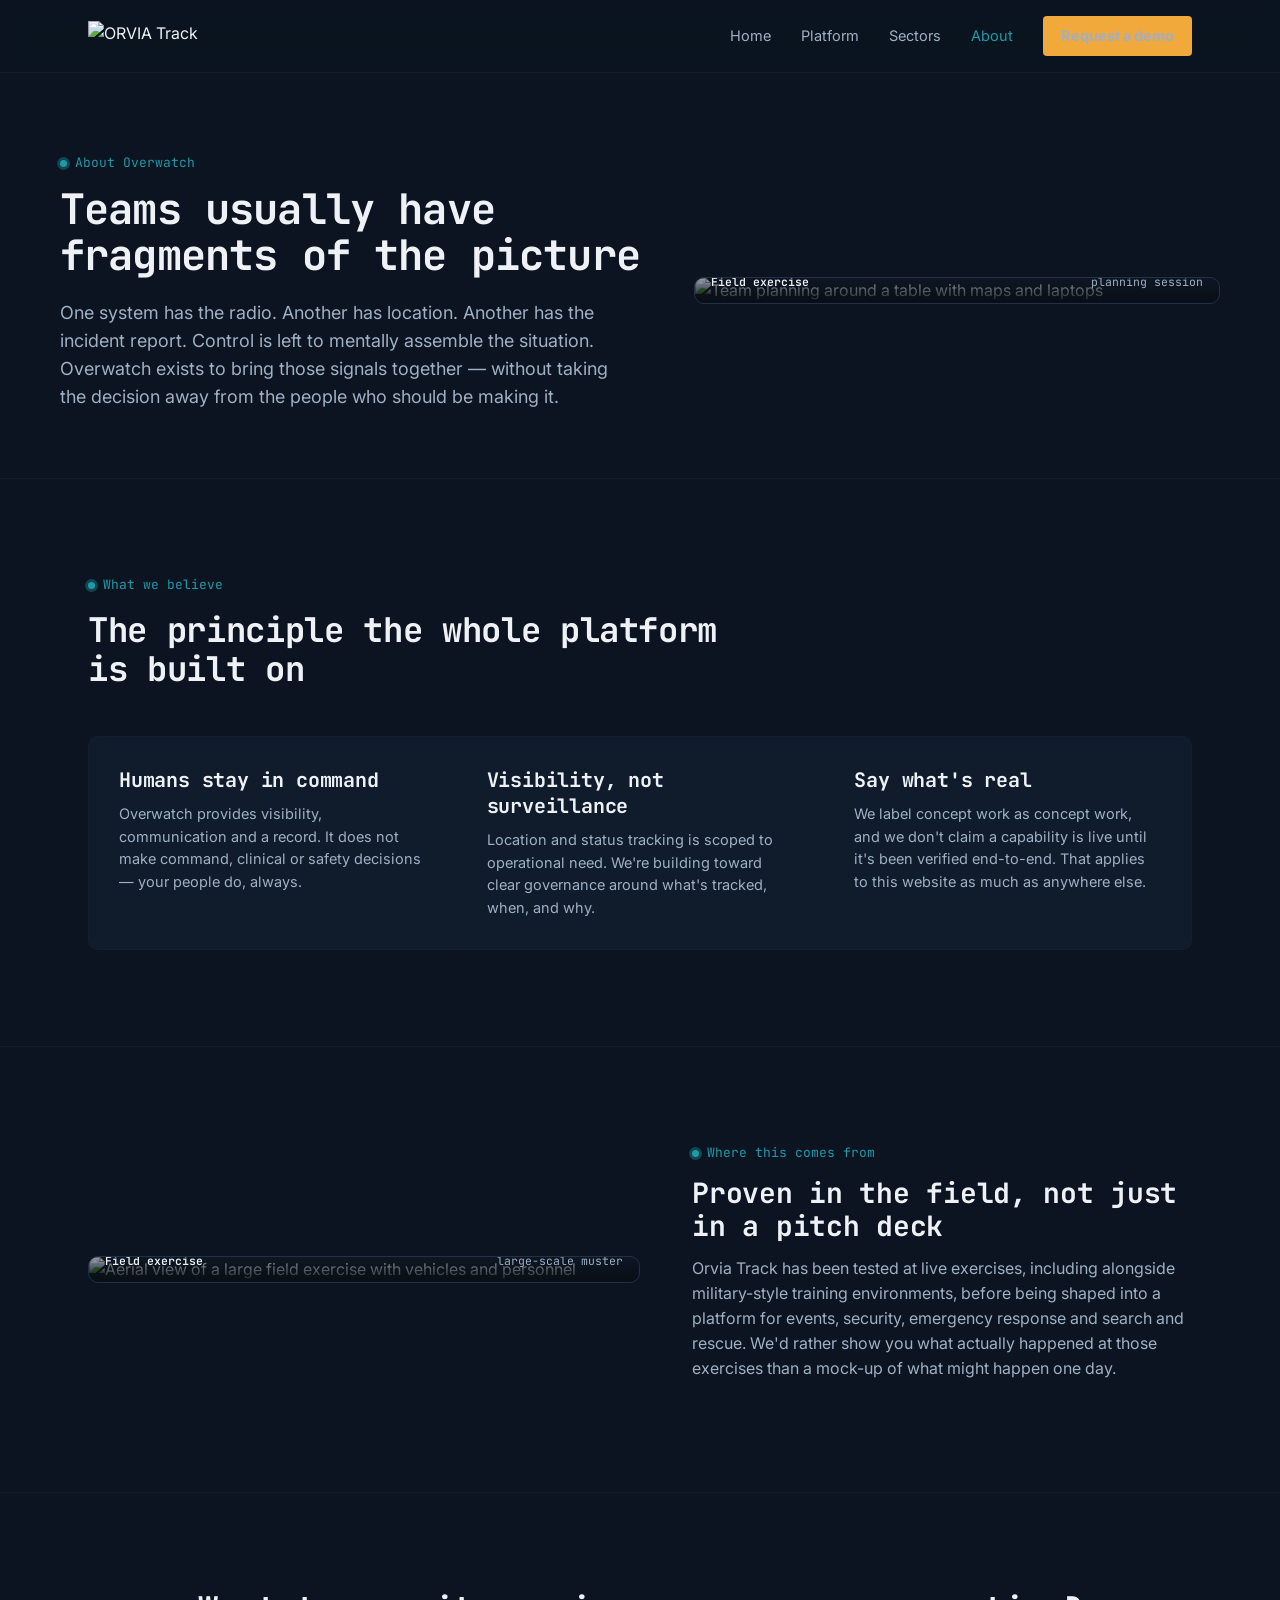
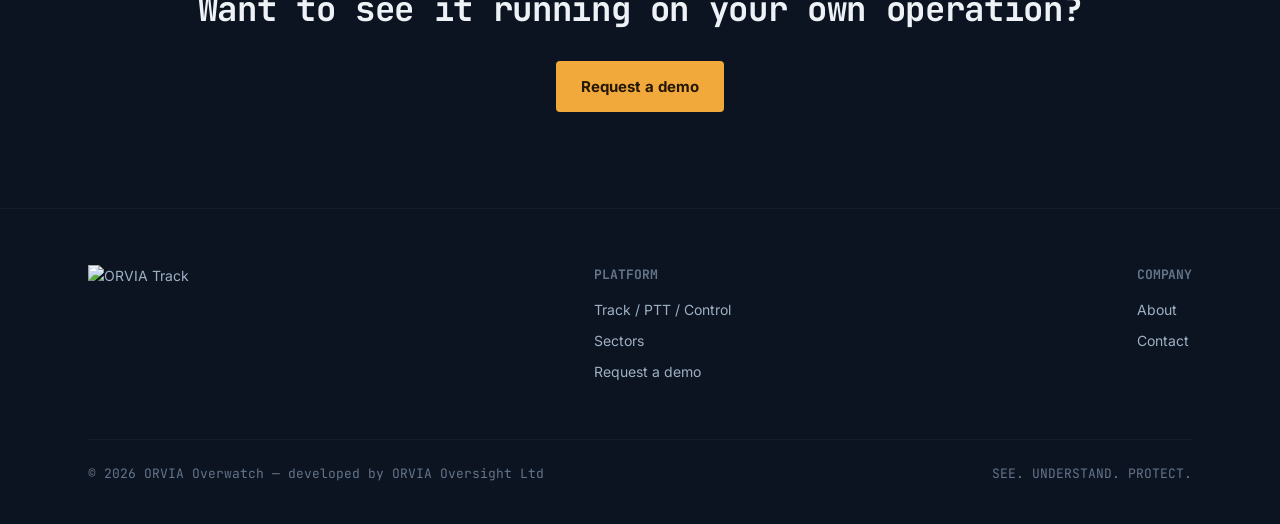
==== about.html @ ce6b6a5e "Add files via upload" ====
<!DOCTYPE html>
<html lang="en">
<head>
<meta charset="UTF-8">
<meta name="viewport" content="width=device-width, initial-scale=1.0">
<title>About — ORVIA Overwatch</title>
<meta name="description" content="Why ORVIA Overwatch exists, and the principles it's built on.">
<link rel="stylesheet" href="styles.css">
</head>
<body>

<nav class="nav">
  <div class="wrap">
    <a href="index.html" class="brand"><img src="media/logo_lockup.png" alt="ORVIA Track"></a>
    <div class="navlinks">
      <a href="index.html" data-page="index.html">Home</a>
      <a href="platform.html" data-page="platform.html">Platform</a>
      <a href="sectors.html" data-page="sectors.html">Sectors</a>
      <a href="about.html" data-page="about.html" class="active">About</a>
      <a href="contact.html" data-page="contact.html" class="navcta">Request a demo</a>
    </div>
  </div>
</nav>

<header class="hero wrap" style="padding-bottom:50px;">
  <div class="hero-grid" style="align-items:center;">
    <div>
      <div class="eyebrow">About Overwatch</div>
      <h1 style="font-size:42px;">Teams usually have fragments of the picture</h1>
      <p class="lede">One system has the radio. Another has location. Another has the incident report. Control is left to mentally assemble the situation. Overwatch exists to bring those signals together — without taking the decision away from the people who should be making it.</p>
    </div>
    <div class="shot">
      <img src="media/planning-table.jpg" alt="Team planning around a table with maps and laptops">
      <div class="shot-cap"><b>Field exercise</b><span>planning session</span></div>
    </div>
  </div>
</header>

<section class="section">
  <div class="wrap">
    <div class="section-head">
      <div class="eyebrow">What we believe</div>
      <h2>The principle the whole platform is built on</h2>
    </div>
    <div class="grid grid-3">
      <div class="cell">
        <h3>Humans stay in command</h3>
        <p>Overwatch provides visibility, communication and a record. It does not make command, clinical or safety decisions — your people do, always.</p>
      </div>
      <div class="cell">
        <h3>Visibility, not surveillance</h3>
        <p>Location and status tracking is scoped to operational need. We're building toward clear governance around what's tracked, when, and why.</p>
      </div>
      <div class="cell">
        <h3>Say what's real</h3>
        <p>We label concept work as concept work, and we don't claim a capability is live until it's been verified end-to-end. That applies to this website as much as anywhere else.</p>
      </div>
    </div>
  </div>
</section>

<section class="section">
  <div class="wrap">
    <div class="hero-grid" style="align-items:center;">
      <div class="shot">
        <img src="media/aerial-event-muster.jpg" alt="Aerial view of a large field exercise with vehicles and personnel">
        <div class="shot-cap"><b>Field exercise</b><span>large-scale muster</span></div>
      </div>
      <div>
        <div class="eyebrow">Where this comes from</div>
        <h2 style="font-size:28px;">Proven in the field, not just in a pitch deck</h2>
        <p>Orvia Track has been tested at live exercises, including alongside military-style training environments, before being shaped into a platform for events, security, emergency response and search and rescue. We'd rather show you what actually happened at those exercises than a mock-up of what might happen one day.</p>
      </div>
    </div>
  </div>
</section>

<section class="section" style="text-align:center;">
  <div class="wrap">
    <h2>Want to see it running on your own operation?</h2>
    <div class="btn-row" style="justify-content:center;">
      <a href="contact.html" class="btn btn-primary">Request a demo</a>
    </div>
  </div>
</section>

<footer>
  <div class="wrap">
    <div class="footgrid">
      <div class="footcol"><a href="index.html" class="brand"><img src="media/logo_lockup.png" alt="ORVIA Track"></a></div>
      <div class="footcol">
        <h4>PLATFORM</h4>
        <a href="platform.html">Track / PTT / Control</a>
        <a href="sectors.html">Sectors</a>
        <a href="contact.html">Request a demo</a>
      </div>
      <div class="footcol">
        <h4>COMPANY</h4>
        <a href="about.html">About</a>
        <a href="contact.html">Contact</a>
      </div>
    </div>
    <div class="footbottom">
      <span>© 2026 ORVIA Overwatch — developed by ORVIA Oversight Ltd</span>
      <span>SEE. UNDERSTAND. PROTECT.</span>
    </div>
  </div>
</footer>

<script src="script.js"></script>
</body>
</html>
---- styles.css ----
/* ============================================================
   ORVIA OVERWATCH — design tokens
   Palette drawn from the approved logo mark (navy / teal / amber /
   purple / red-orange orbit rings). Navy command-room base, teal
   as primary accent, amber reserved for calls to action.
   ============================================================ */

@import url('https://fonts.googleapis.com/css2?family=JetBrains+Mono:wght@400;500;600;700;800&family=Inter:wght@400;500;600;700&display=swap');

:root{
  --bg:            #0b1420;
  --bg-raised:     #101c2c;
  --surface:       #16233a;
  --surface-hi:    #1c2c47;
  --line:          #223148;
  --line-soft:     #17223590;

  --text:          #eef2f7;
  --text-mid:      #9fb0c4;
  --text-dim:      #64748a;

  --navy:          #14335c;
  --teal:          #1f9aa8;
  --teal-dim:      #0f4650;
  --amber:         #f2a93b;
  --amber-dim:     #6b4a15;
  --purple:        #7a4fa3;
  --redorange:     #e0602f;
  --green:         #34c98f;

  --font-display:  'JetBrains Mono', ui-monospace, monospace;
  --font-body:     'Inter', -apple-system, BlinkMacSystemFont, sans-serif;

  --radius-sm: 4px;
  --radius-md: 10px;
  --maxw: 1160px;
}

*{ box-sizing:border-box; }
html{ scroll-behavior:smooth; }
body{
  margin:0;
  background:var(--bg);
  color:var(--text);
  font-family:var(--font-body);
  font-size:16px;
  line-height:1.55;
  -webkit-font-smoothing:antialiased;
}
img{ max-width:100%; display:block; }
a{ color:inherit; text-decoration:none; }
::selection{ background:var(--teal); color:#04161a; }

@media (prefers-reduced-motion: reduce){
  *{ animation-duration:0.001ms !important; animation-iteration-count:1 !important; transition-duration:0.001ms !important; }
}

.wrap{ max-width:var(--maxw); margin:0 auto; padding:0 28px; }
.section{ padding:96px 0; border-top:1px solid var(--line-soft); }
.section-head{ max-width:640px; margin-bottom:48px; }
.eyebrow{
  font-family:var(--font-display); font-size:13px; color:var(--teal);
  margin:0 0 14px; display:flex; align-items:center; gap:8px;
}
.eyebrow::before{ content:''; width:7px; height:7px; border-radius:50%; background:var(--teal); box-shadow:0 0 0 3px var(--teal-dim); }
h1,h2,h3,h4{ font-family:var(--font-display); font-weight:700; letter-spacing:-0.01em; margin:0 0 0.5em; color:var(--text); }
h1{ font-size:52px; line-height:1.08; letter-spacing:-0.02em; }
h2{ font-size:34px; line-height:1.16; }
h3{ font-size:20px; line-height:1.3; }
p{ margin:0 0 1em; color:var(--text-mid); }
.lede{ font-size:18px; color:var(--text-mid); max-width:560px; }

/* ---------- nav ---------- */
.nav{ position:sticky; top:0; z-index:50; background:rgba(11,20,32,0.9); backdrop-filter:blur(10px); border-bottom:1px solid var(--line-soft); }
.nav .wrap{ display:flex; align-items:center; justify-content:space-between; height:72px; }
.brand{ display:flex; align-items:center; gap:10px; }
.brand img{ height:30px; width:auto; }
.navlinks{ display:flex; align-items:center; gap:30px; }
.navlinks a{ font-size:14.5px; color:var(--text-mid); transition:color .15s; }
.navlinks a:hover, .navlinks a.active{ color:var(--text); }
.navlinks a.active{ color:var(--teal); }
.navcta{ padding:9px 18px; background:var(--amber); color:#241705; font-weight:700; font-size:14px; border-radius:var(--radius-sm); transition:filter .15s, transform .15s; }
.navcta:hover{ filter:brightness(1.08); transform:translateY(-1px); }

/* ---------- buttons ---------- */
.btn{ display:inline-flex; align-items:center; gap:9px; padding:13px 24px; border-radius:var(--radius-sm); font-weight:700; font-size:15px; cursor:pointer; border:1px solid transparent; transition:filter .15s, transform .15s, background .15s; }
.btn-primary{ background:var(--amber); color:#241705; }
.btn-primary:hover{ filter:brightness(1.08); transform:translateY(-1px); }
.btn-ghost{ background:transparent; color:var(--text); border-color:var(--line); }
.btn-ghost:hover{ border-color:var(--text-mid); }
.btn-row{ display:flex; gap:14px; flex-wrap:wrap; margin-top:32px; }

/* ---------- image frames + captions ---------- */
.shot{ position:relative; border-radius:var(--radius-md); overflow:hidden; border:1px solid var(--line); background:var(--bg-raised); }
.shot img{ width:100%; display:block; }
.shot-cap{
  position:absolute; left:0; right:0; bottom:0; padding:12px 16px;
  background:linear-gradient(to top, rgba(8,13,20,0.92), rgba(8,13,20,0));
  font-family:var(--font-display); font-size:11.5px; color:var(--text-mid);
  display:flex; justify-content:space-between; gap:10px;
}
.shot-cap b{ color:var(--text); font-weight:600; }

/* ---------- grids / cards ---------- */
.grid{ display:grid; gap:1px; background:var(--line-soft); border:1px solid var(--line-soft); border-radius:var(--radius-md); overflow:hidden; }
.grid-3{ grid-template-columns:repeat(3,1fr); }
.grid-2{ grid-template-columns:repeat(2,1fr); }
.cell{ background:var(--bg-raised); padding:30px; }
.cell h3{ margin-bottom:10px; }
.cell p{ margin-bottom:0; font-size:14.5px; }
.tag{ font-family:var(--font-display); font-size:12px; color:var(--text-dim); margin-bottom:14px; }

.pillbar{ display:flex; flex-wrap:wrap; gap:10px; }
.pill{
  font-family:var(--font-display); font-size:12.5px; color:var(--text-mid);
  border:1px solid var(--line); padding:7px 13px; border-radius:20px;
  display:flex; align-items:center; gap:7px;
}
.pill::before{ content:''; width:6px; height:6px; border-radius:50%; background:var(--teal); }

.notice{
  border:1px solid var(--line); border-left:3px solid var(--amber);
  background:var(--bg-raised); padding:16px 18px; border-radius:6px;
  font-size:13.5px; color:var(--text-mid); margin-top:20px;
}
.notice b{ color:var(--amber); font-family:var(--font-display); font-size:11.5px; letter-spacing:.02em; }

/* ---------- platform pillars (Track/PTT/Control) ---------- */
.pillars{ display:grid; grid-template-columns:repeat(3,1fr); gap:20px; }
.pillar{ background:var(--bg-raised); border:1px solid var(--line); border-radius:var(--radius-md); overflow:hidden; }
.pillar-shot{ height:200px; overflow:hidden; }
.pillar-shot img{ width:100%; height:100%; object-fit:cover; }
.pillar-body{ padding:26px; }
.pillar-num{ font-family:var(--font-display); font-size:12px; color:var(--teal); margin-bottom:10px; }

/* ---------- footer ---------- */
footer{ border-top:1px solid var(--line-soft); padding:56px 0 40px; }
.footgrid{ display:flex; justify-content:space-between; flex-wrap:wrap; gap:40px; }
.footcol h4{ font-size:13px; color:var(--text-dim); margin-bottom:14px; font-family:var(--font-display); }
.footcol a{ display:block; font-size:14px; color:var(--text-mid); margin-bottom:9px; }
.footcol a:hover{ color:var(--text); }
.footbottom{ margin-top:48px; padding-top:24px; border-top:1px solid var(--line-soft); display:flex; justify-content:space-between; flex-wrap:wrap; gap:10px; color:var(--text-dim); font-size:13px; font-family:var(--font-display); }

/* ---------- hero ---------- */
.hero{ padding:80px 0 90px; }
.hero-grid{ display:grid; grid-template-columns:1.05fr 0.95fr; gap:52px; align-items:center; }
.hero-stats{ display:flex; gap:34px; margin-top:40px; flex-wrap:wrap; }
.hero-stat b{ display:block; font-family:var(--font-display); font-size:24px; color:var(--text); }
.hero-stat span{ font-size:12.5px; color:var(--text-dim); }

/* ---------- sectors ---------- */
.sector-grid{ display:grid; grid-template-columns:repeat(3,1fr); gap:20px; }
.sector-card{ background:var(--bg-raised); border:1px solid var(--line); border-radius:var(--radius-md); overflow:hidden; }
.sector-shot{ height:170px; overflow:hidden; }
.sector-shot img{ width:100%; height:100%; object-fit:cover; }
.sector-body{ padding:22px; }

/* ---------- form ---------- */
.form-grid{ display:grid; grid-template-columns:1fr 1fr; gap:18px; }
.field{ display:flex; flex-direction:column; gap:7px; margin-bottom:18px; }
.field.full{ grid-column:1 / -1; }
.field label{ font-family:var(--font-display); font-size:12px; color:var(--text-dim); }
.field input, .field select, .field textarea{ background:var(--surface); border:1px solid var(--line); border-radius:var(--radius-sm); padding:12px 14px; color:var(--text); font-family:var(--font-body); font-size:14.5px; }
.field input:focus, .field select:focus, .field textarea:focus{ outline:none; border-color:var(--teal); }
.field textarea{ resize:vertical; min-height:100px; }
.form-success{ display:none; background:var(--bg-raised); border:1px solid var(--teal-dim); border-radius:var(--radius-md); padding:32px; text-align:left; }
.form-success .tag{ color:var(--teal); }

@media (max-width: 900px){
  .hero-grid{ grid-template-columns:1fr; }
  .pillars{ grid-template-columns:1fr; }
  .sector-grid{ grid-template-columns:1fr; }
  .grid-3{ grid-template-columns:1fr; }
  .grid-2{ grid-template-columns:1fr; }
  .form-grid{ grid-template-columns:1fr; }
  h1{ font-size:36px; }
  h2{ font-size:27px; }
  .navlinks{ display:none; }
  .footgrid{ flex-direction:column; gap:28px; }
}
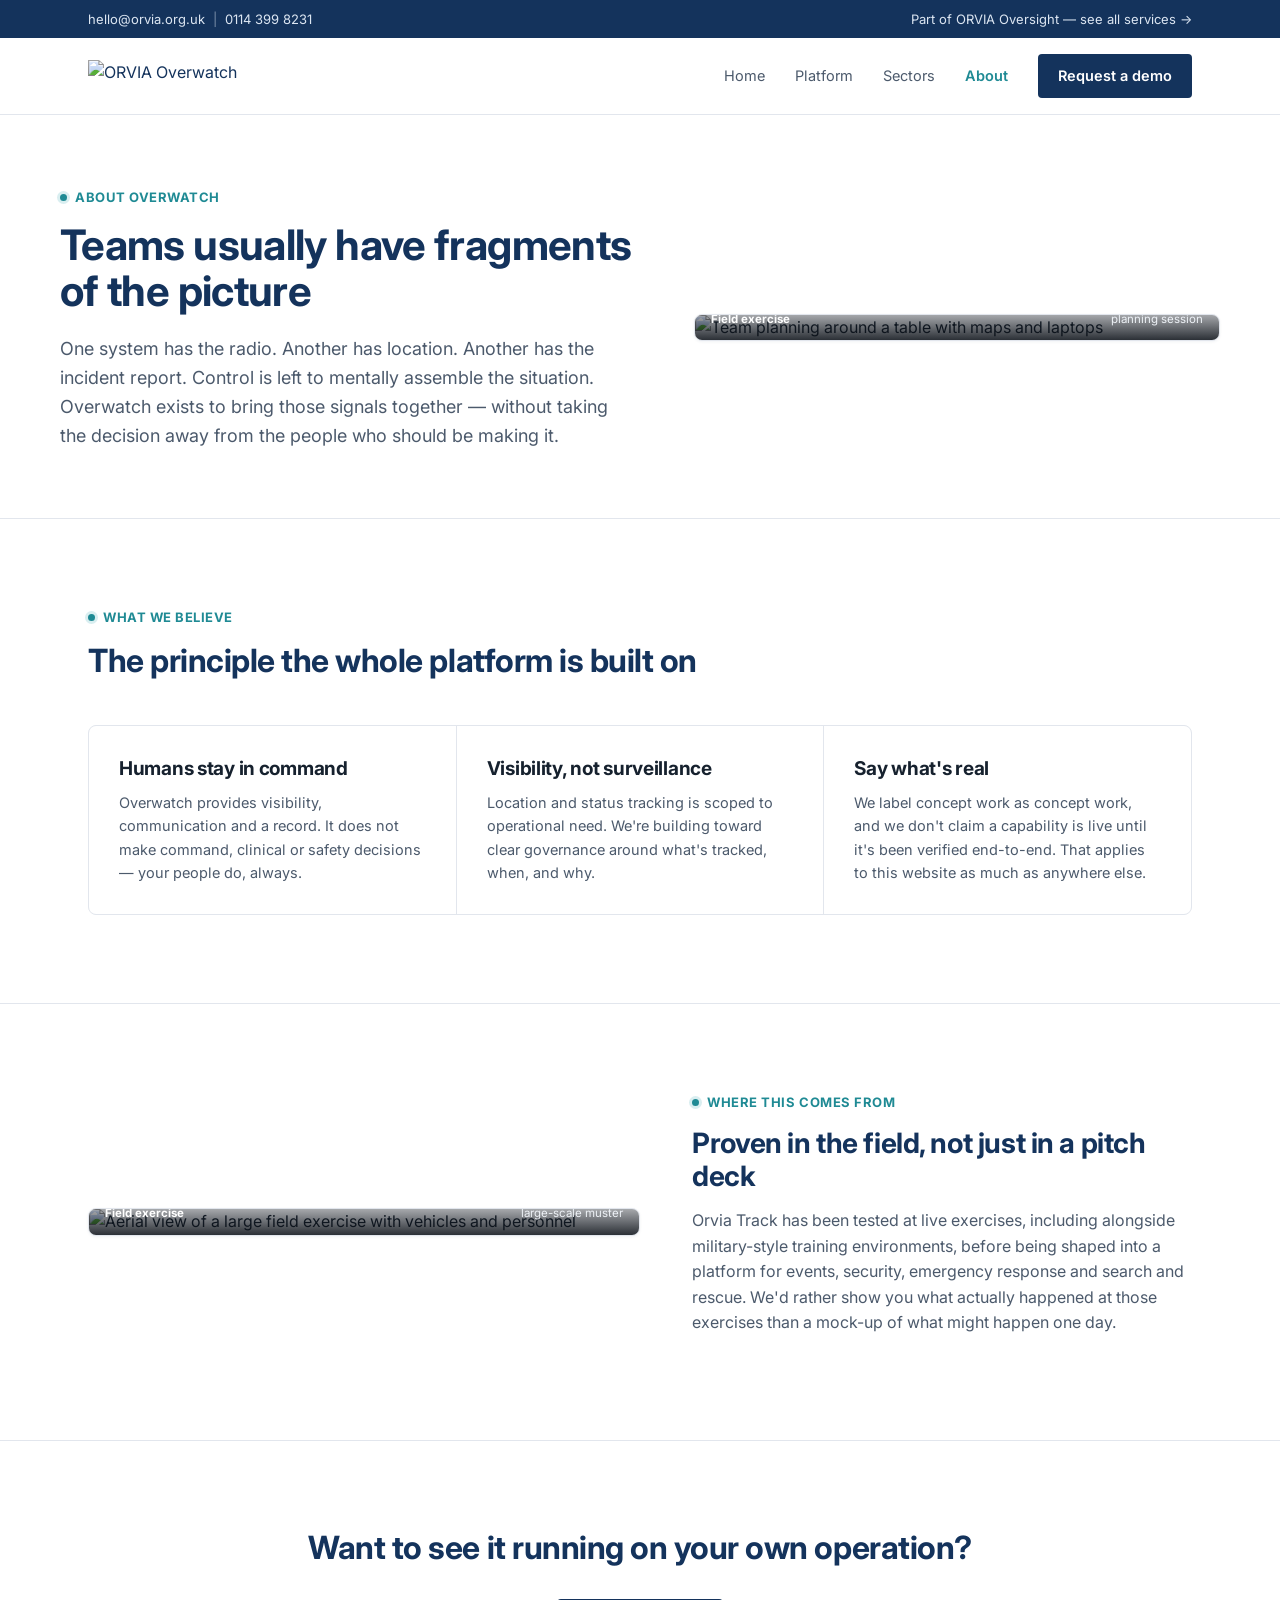
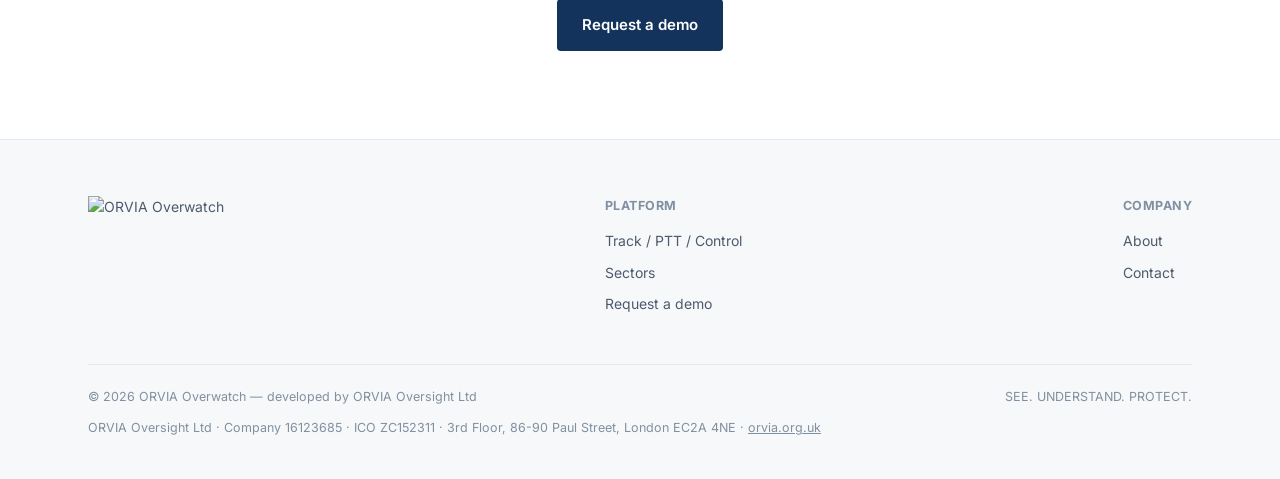
==== commit acae0658: "Add files via upload" ====
--- a/about.html
+++ b/about.html
@@ -9,9 +9,16 @@
 </head>
 <body>
 
+<div class="utilitybar">
+  <div class="wrap">
+    <span><a href="mailto:hello@orvia.org.uk">hello@orvia.org.uk</a><span class="sep">|</span><a href="tel:01143998231">0114 399 8231</a></span>
+    <span><a href="https://www.orvia.org.uk">Part of ORVIA Oversight — see all services →</a></span>
+  </div>
+</div>
+
 <nav class="nav">
   <div class="wrap">
-    <a href="index.html" class="brand"><img src="media/logo_lockup.png" alt="ORVIA Track"></a>
+    <a href="index.html" class="brand"><img src="media/logo_lockup.png" alt="ORVIA Overwatch"></a>
     <div class="navlinks">
       <a href="index.html" data-page="index.html">Home</a>
       <a href="platform.html" data-page="platform.html">Platform</a>
@@ -87,7 +94,7 @@
 <footer>
   <div class="wrap">
     <div class="footgrid">
-      <div class="footcol"><a href="index.html" class="brand"><img src="media/logo_lockup.png" alt="ORVIA Track"></a></div>
+      <div class="footcol"><a href="index.html" class="brand"><img src="media/logo_lockup.png" alt="ORVIA Overwatch"></a></div>
       <div class="footcol">
         <h4>PLATFORM</h4>
         <a href="platform.html">Track / PTT / Control</a>
@@ -104,6 +111,9 @@
       <span>© 2026 ORVIA Overwatch — developed by ORVIA Oversight Ltd</span>
       <span>SEE. UNDERSTAND. PROTECT.</span>
     </div>
+    <div class="footlegal">
+      ORVIA Oversight Ltd &middot; Company 16123685 &middot; ICO ZC152311 &middot; 3rd Floor, 86-90 Paul Street, London EC2A 4NE &middot; <a href="https://www.orvia.org.uk">orvia.org.uk</a>
+    </div>
   </div>
 </footer>
 
--- a/styles.css
+++ b/styles.css
@@ -1,38 +1,40 @@
 /* ============================================================
    ORVIA OVERWATCH — design tokens
-   Palette drawn from the approved logo mark (navy / teal / amber /
-   purple / red-orange orbit rings). Navy command-room base, teal
-   as primary accent, amber reserved for calls to action.
+   Light, editorial, evidence-led — matching the visual language
+   of orvia.org.uk (white ground, navy/charcoal text, restrained
+   teal accent from the approved logo, real photography, plain
+   trustworthy typography). No dark command-room styling.
    ============================================================ */
 
-@import url('https://fonts.googleapis.com/css2?family=JetBrains+Mono:wght@400;500;600;700;800&family=Inter:wght@400;500;600;700&display=swap');
+@import url('https://fonts.googleapis.com/css2?family=Inter:wght@400;500;600;700;800&display=swap');
 
 :root{
-  --bg:            #0b1420;
-  --bg-raised:     #101c2c;
-  --surface:       #16233a;
-  --surface-hi:    #1c2c47;
-  --line:          #223148;
-  --line-soft:     #17223590;
+  --bg:            #ffffff;
+  --bg-raised:     #f7f8fa;
+  --surface:       #f0f2f6;
+  --surface-hi:    #e7ebf1;
+  --line:          #e2e6ed;
+  --line-soft:     #edf0f4;
 
-  --text:          #eef2f7;
-  --text-mid:      #9fb0c4;
-  --text-dim:      #64748a;
+  --text:          #16212e;
+  --text-mid:      #4c5a6c;
+  --text-dim:      #8090a1;
 
   --navy:          #14335c;
-  --teal:          #1f9aa8;
-  --teal-dim:      #0f4650;
-  --amber:         #f2a93b;
-  --amber-dim:     #6b4a15;
-  --purple:        #7a4fa3;
-  --redorange:     #e0602f;
-  --green:         #34c98f;
+  --navy-dim:      #dbe4f0;
+  --teal:          #1f8a94;
+  --teal-dim:      #d9eef0;
+  --amber:         #c8811f;
+  --amber-dim:     #f5e6ce;
+  --purple:        #6a3f92;
+  --redorange:     #c14a24;
+  --green:         #1f8f5f;
 
-  --font-display:  'JetBrains Mono', ui-monospace, monospace;
+  --font-display:  'Inter', -apple-system, BlinkMacSystemFont, sans-serif;
   --font-body:     'Inter', -apple-system, BlinkMacSystemFont, sans-serif;
 
   --radius-sm: 4px;
-  --radius-md: 10px;
+  --radius-md: 8px;
   --maxw: 1160px;
 }
 
@@ -44,113 +46,123 @@
   color:var(--text);
   font-family:var(--font-body);
   font-size:16px;
-  line-height:1.55;
+  line-height:1.6;
   -webkit-font-smoothing:antialiased;
 }
 img{ max-width:100%; display:block; }
-a{ color:inherit; text-decoration:none; }
-::selection{ background:var(--teal); color:#04161a; }
+a{ color:var(--navy); text-decoration:none; }
+a:hover{ text-decoration:underline; }
+::selection{ background:var(--teal); color:#ffffff; }
 
 @media (prefers-reduced-motion: reduce){
   *{ animation-duration:0.001ms !important; animation-iteration-count:1 !important; transition-duration:0.001ms !important; }
 }
 
 .wrap{ max-width:var(--maxw); margin:0 auto; padding:0 28px; }
-.section{ padding:96px 0; border-top:1px solid var(--line-soft); }
-.section-head{ max-width:640px; margin-bottom:48px; }
+.section{ padding:88px 0; border-top:1px solid var(--line); }
+.section-head{ max-width:640px; margin-bottom:44px; }
 .eyebrow{
-  font-family:var(--font-display); font-size:13px; color:var(--teal);
-  margin:0 0 14px; display:flex; align-items:center; gap:8px;
+  font-family:var(--font-display); font-size:13px; font-weight:700; color:var(--teal);
+  margin:0 0 14px; display:flex; align-items:center; gap:8px; text-transform:uppercase; letter-spacing:.04em;
 }
 .eyebrow::before{ content:''; width:7px; height:7px; border-radius:50%; background:var(--teal); box-shadow:0 0 0 3px var(--teal-dim); }
-h1,h2,h3,h4{ font-family:var(--font-display); font-weight:700; letter-spacing:-0.01em; margin:0 0 0.5em; color:var(--text); }
-h1{ font-size:52px; line-height:1.08; letter-spacing:-0.02em; }
-h2{ font-size:34px; line-height:1.16; }
-h3{ font-size:20px; line-height:1.3; }
+h1,h2,h3,h4{ font-family:var(--font-display); font-weight:700; letter-spacing:-0.015em; margin:0 0 0.5em; color:var(--navy); }
+h1{ font-size:48px; line-height:1.1; }
+h2{ font-size:32px; line-height:1.2; }
+h3{ font-size:19px; line-height:1.35; color:var(--text); }
 p{ margin:0 0 1em; color:var(--text-mid); }
 .lede{ font-size:18px; color:var(--text-mid); max-width:560px; }
 
+/* ---------- utility bar (matches orvia.org.uk top strip) ---------- */
+.utilitybar{ background:var(--navy); color:#dce6f2; font-size:13px; }
+.utilitybar .wrap{ display:flex; justify-content:space-between; align-items:center; height:38px; }
+.utilitybar a{ color:#dce6f2; }
+.utilitybar a:hover{ color:#fff; }
+.utilitybar .sep{ opacity:.5; margin:0 8px; }
+
 /* ---------- nav ---------- */
-.nav{ position:sticky; top:0; z-index:50; background:rgba(11,20,32,0.9); backdrop-filter:blur(10px); border-bottom:1px solid var(--line-soft); }
-.nav .wrap{ display:flex; align-items:center; justify-content:space-between; height:72px; }
+.nav{ position:sticky; top:0; z-index:50; background:rgba(255,255,255,0.94); backdrop-filter:blur(8px); border-bottom:1px solid var(--line); }
+.nav .wrap{ display:flex; align-items:center; justify-content:space-between; height:76px; }
 .brand{ display:flex; align-items:center; gap:10px; }
-.brand img{ height:30px; width:auto; }
+.brand img{ height:32px; width:auto; }
 .navlinks{ display:flex; align-items:center; gap:30px; }
 .navlinks a{ font-size:14.5px; color:var(--text-mid); transition:color .15s; }
-.navlinks a:hover, .navlinks a.active{ color:var(--text); }
-.navlinks a.active{ color:var(--teal); }
-.navcta{ padding:9px 18px; background:var(--amber); color:#241705; font-weight:700; font-size:14px; border-radius:var(--radius-sm); transition:filter .15s, transform .15s; }
-.navcta:hover{ filter:brightness(1.08); transform:translateY(-1px); }
+.navlinks a:hover{ color:var(--navy); text-decoration:none; }
+.navlinks a.active{ color:var(--teal); font-weight:600; }
+.navcta{ padding:10px 20px; background:var(--navy); color:#fff !important; font-weight:600; font-size:14px; border-radius:var(--radius-sm); transition:filter .15s, transform .15s; }
+.navcta:hover{ filter:brightness(1.15); transform:translateY(-1px); text-decoration:none; }
 
 /* ---------- buttons ---------- */
-.btn{ display:inline-flex; align-items:center; gap:9px; padding:13px 24px; border-radius:var(--radius-sm); font-weight:700; font-size:15px; cursor:pointer; border:1px solid transparent; transition:filter .15s, transform .15s, background .15s; }
-.btn-primary{ background:var(--amber); color:#241705; }
-.btn-primary:hover{ filter:brightness(1.08); transform:translateY(-1px); }
-.btn-ghost{ background:transparent; color:var(--text); border-color:var(--line); }
-.btn-ghost:hover{ border-color:var(--text-mid); }
+.btn{ display:inline-flex; align-items:center; gap:9px; padding:13px 24px; border-radius:var(--radius-sm); font-weight:600; font-size:15px; cursor:pointer; border:1px solid transparent; transition:filter .15s, transform .15s, background .15s, border-color .15s; }
+.btn-primary{ background:var(--navy); color:#fff; }
+.btn-primary:hover{ filter:brightness(1.2); transform:translateY(-1px); text-decoration:none; }
+.btn-ghost{ background:transparent; color:var(--navy); border-color:var(--line); }
+.btn-ghost:hover{ border-color:var(--navy); text-decoration:none; }
 .btn-row{ display:flex; gap:14px; flex-wrap:wrap; margin-top:32px; }
 
 /* ---------- image frames + captions ---------- */
-.shot{ position:relative; border-radius:var(--radius-md); overflow:hidden; border:1px solid var(--line); background:var(--bg-raised); }
+.shot{ position:relative; border-radius:var(--radius-md); overflow:hidden; border:1px solid var(--line); background:var(--bg-raised); box-shadow:0 1px 3px rgba(20,51,92,0.06); }
 .shot img{ width:100%; display:block; }
 .shot-cap{
   position:absolute; left:0; right:0; bottom:0; padding:12px 16px;
-  background:linear-gradient(to top, rgba(8,13,20,0.92), rgba(8,13,20,0));
-  font-family:var(--font-display); font-size:11.5px; color:var(--text-mid);
+  background:linear-gradient(to top, rgba(10,15,22,0.86), rgba(10,15,22,0));
+  font-family:var(--font-display); font-size:11.5px; color:#eef2f7;
   display:flex; justify-content:space-between; gap:10px;
 }
-.shot-cap b{ color:var(--text); font-weight:600; }
+.shot-cap b{ color:#fff; font-weight:700; }
 
 /* ---------- grids / cards ---------- */
-.grid{ display:grid; gap:1px; background:var(--line-soft); border:1px solid var(--line-soft); border-radius:var(--radius-md); overflow:hidden; }
+.grid{ display:grid; gap:1px; background:var(--line); border:1px solid var(--line); border-radius:var(--radius-md); overflow:hidden; }
 .grid-3{ grid-template-columns:repeat(3,1fr); }
 .grid-2{ grid-template-columns:repeat(2,1fr); }
-.cell{ background:var(--bg-raised); padding:30px; }
+.cell{ background:var(--bg); padding:30px; }
 .cell h3{ margin-bottom:10px; }
 .cell p{ margin-bottom:0; font-size:14.5px; }
-.tag{ font-family:var(--font-display); font-size:12px; color:var(--text-dim); margin-bottom:14px; }
+.tag{ font-family:var(--font-display); font-size:12px; font-weight:700; color:var(--text-dim); margin-bottom:14px; text-transform:uppercase; letter-spacing:.03em; }
 
 .pillbar{ display:flex; flex-wrap:wrap; gap:10px; }
 .pill{
-  font-family:var(--font-display); font-size:12.5px; color:var(--text-mid);
-  border:1px solid var(--line); padding:7px 13px; border-radius:20px;
+  font-family:var(--font-display); font-size:12.5px; color:var(--navy);
+  border:1px solid var(--navy-dim); background:var(--teal-dim); padding:7px 13px; border-radius:20px;
   display:flex; align-items:center; gap:7px;
 }
 .pill::before{ content:''; width:6px; height:6px; border-radius:50%; background:var(--teal); }
 
 .notice{
   border:1px solid var(--line); border-left:3px solid var(--amber);
-  background:var(--bg-raised); padding:16px 18px; border-radius:6px;
+  background:var(--amber-dim); padding:16px 18px; border-radius:6px;
   font-size:13.5px; color:var(--text-mid); margin-top:20px;
 }
-.notice b{ color:var(--amber); font-family:var(--font-display); font-size:11.5px; letter-spacing:.02em; }
+.notice b{ color:#8a5b12; font-family:var(--font-display); font-size:11.5px; letter-spacing:.03em; }
 
 /* ---------- platform pillars (Track/PTT/Control) ---------- */
 .pillars{ display:grid; grid-template-columns:repeat(3,1fr); gap:20px; }
-.pillar{ background:var(--bg-raised); border:1px solid var(--line); border-radius:var(--radius-md); overflow:hidden; }
-.pillar-shot{ height:200px; overflow:hidden; }
+.pillar{ background:var(--bg); border:1px solid var(--line); border-radius:var(--radius-md); overflow:hidden; box-shadow:0 1px 3px rgba(20,51,92,0.05); }
+.pillar-shot{ height:190px; overflow:hidden; }
 .pillar-shot img{ width:100%; height:100%; object-fit:cover; }
 .pillar-body{ padding:26px; }
-.pillar-num{ font-family:var(--font-display); font-size:12px; color:var(--teal); margin-bottom:10px; }
+.pillar-num{ font-family:var(--font-display); font-size:12px; font-weight:700; color:var(--teal); margin-bottom:10px; }
 
 /* ---------- footer ---------- */
-footer{ border-top:1px solid var(--line-soft); padding:56px 0 40px; }
+footer{ border-top:1px solid var(--line); padding:56px 0 40px; background:var(--bg-raised); }
 .footgrid{ display:flex; justify-content:space-between; flex-wrap:wrap; gap:40px; }
-.footcol h4{ font-size:13px; color:var(--text-dim); margin-bottom:14px; font-family:var(--font-display); }
+.footcol h4{ font-size:12.5px; color:var(--text-dim); margin-bottom:14px; font-family:var(--font-display); font-weight:700; text-transform:uppercase; letter-spacing:.04em; }
 .footcol a{ display:block; font-size:14px; color:var(--text-mid); margin-bottom:9px; }
-.footcol a:hover{ color:var(--text); }
-.footbottom{ margin-top:48px; padding-top:24px; border-top:1px solid var(--line-soft); display:flex; justify-content:space-between; flex-wrap:wrap; gap:10px; color:var(--text-dim); font-size:13px; font-family:var(--font-display); }
+.footcol a:hover{ color:var(--navy); }
+.footbottom{ margin-top:40px; padding-top:22px; border-top:1px solid var(--line); display:flex; justify-content:space-between; flex-wrap:wrap; gap:8px; color:var(--text-dim); font-size:12.5px; }
+.footlegal{ margin-top:10px; color:var(--text-dim); font-size:12.5px; line-height:1.7; }
+.footlegal a{ color:var(--text-dim); text-decoration:underline; }
 
 /* ---------- hero ---------- */
-.hero{ padding:80px 0 90px; }
+.hero{ padding:72px 0 84px; }
 .hero-grid{ display:grid; grid-template-columns:1.05fr 0.95fr; gap:52px; align-items:center; }
 .hero-stats{ display:flex; gap:34px; margin-top:40px; flex-wrap:wrap; }
-.hero-stat b{ display:block; font-family:var(--font-display); font-size:24px; color:var(--text); }
+.hero-stat b{ display:block; font-family:var(--font-display); font-size:22px; color:var(--navy); }
 .hero-stat span{ font-size:12.5px; color:var(--text-dim); }
 
 /* ---------- sectors ---------- */
 .sector-grid{ display:grid; grid-template-columns:repeat(3,1fr); gap:20px; }
-.sector-card{ background:var(--bg-raised); border:1px solid var(--line); border-radius:var(--radius-md); overflow:hidden; }
+.sector-card{ background:var(--bg); border:1px solid var(--line); border-radius:var(--radius-md); overflow:hidden; box-shadow:0 1px 3px rgba(20,51,92,0.05); }
 .sector-shot{ height:170px; overflow:hidden; }
 .sector-shot img{ width:100%; height:100%; object-fit:cover; }
 .sector-body{ padding:22px; }
@@ -159,11 +171,11 @@
 .form-grid{ display:grid; grid-template-columns:1fr 1fr; gap:18px; }
 .field{ display:flex; flex-direction:column; gap:7px; margin-bottom:18px; }
 .field.full{ grid-column:1 / -1; }
-.field label{ font-family:var(--font-display); font-size:12px; color:var(--text-dim); }
-.field input, .field select, .field textarea{ background:var(--surface); border:1px solid var(--line); border-radius:var(--radius-sm); padding:12px 14px; color:var(--text); font-family:var(--font-body); font-size:14.5px; }
+.field label{ font-family:var(--font-display); font-size:12px; font-weight:600; color:var(--text-dim); }
+.field input, .field select, .field textarea{ background:#fff; border:1px solid var(--line); border-radius:var(--radius-sm); padding:12px 14px; color:var(--text); font-family:var(--font-body); font-size:14.5px; }
 .field input:focus, .field select:focus, .field textarea:focus{ outline:none; border-color:var(--teal); }
 .field textarea{ resize:vertical; min-height:100px; }
-.form-success{ display:none; background:var(--bg-raised); border:1px solid var(--teal-dim); border-radius:var(--radius-md); padding:32px; text-align:left; }
+.form-success{ display:none; background:var(--teal-dim); border:1px solid var(--teal); border-radius:var(--radius-md); padding:32px; text-align:left; }
 .form-success .tag{ color:var(--teal); }
 
 @media (max-width: 900px){
@@ -173,8 +185,9 @@
   .grid-3{ grid-template-columns:1fr; }
   .grid-2{ grid-template-columns:1fr; }
   .form-grid{ grid-template-columns:1fr; }
-  h1{ font-size:36px; }
-  h2{ font-size:27px; }
+  h1{ font-size:34px; }
+  h2{ font-size:26px; }
   .navlinks{ display:none; }
   .footgrid{ flex-direction:column; gap:28px; }
+  .utilitybar .wrap{ flex-direction:column; height:auto; padding:8px 28px; gap:2px; align-items:flex-start; }
 }
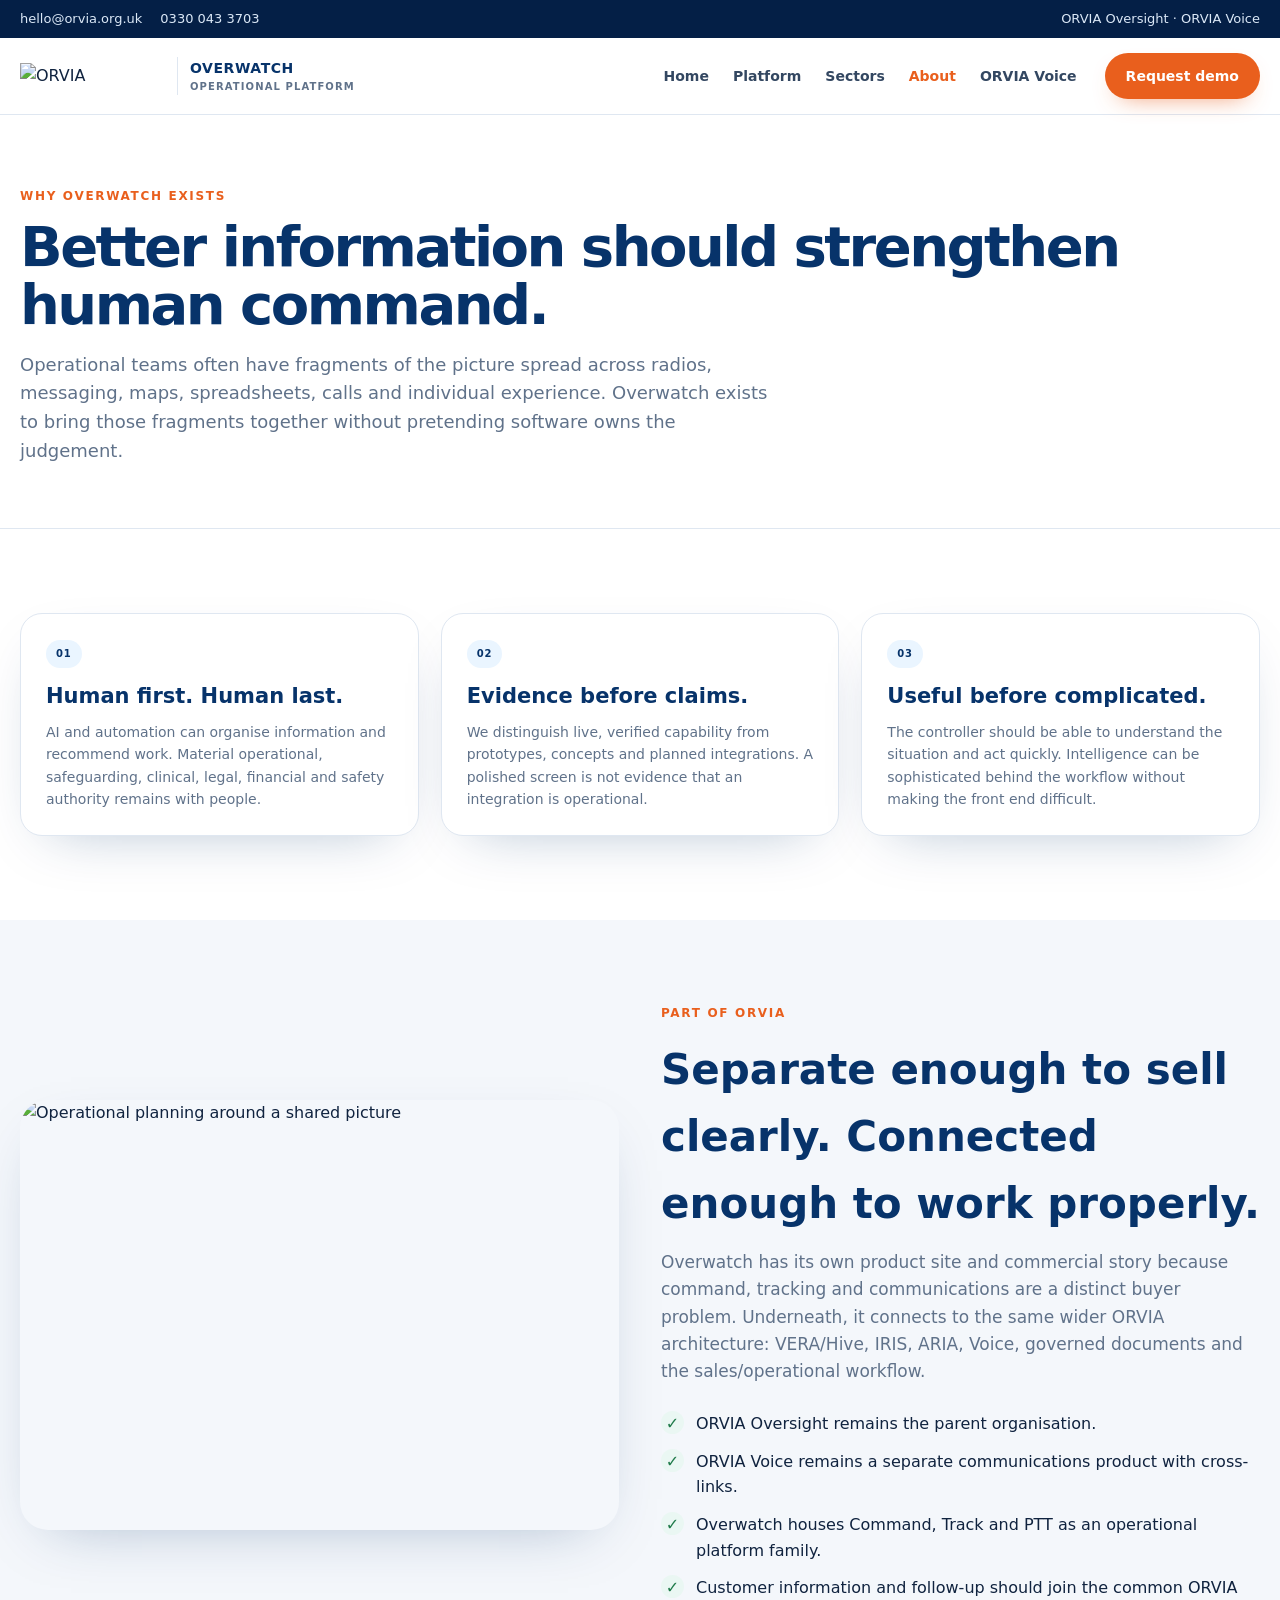
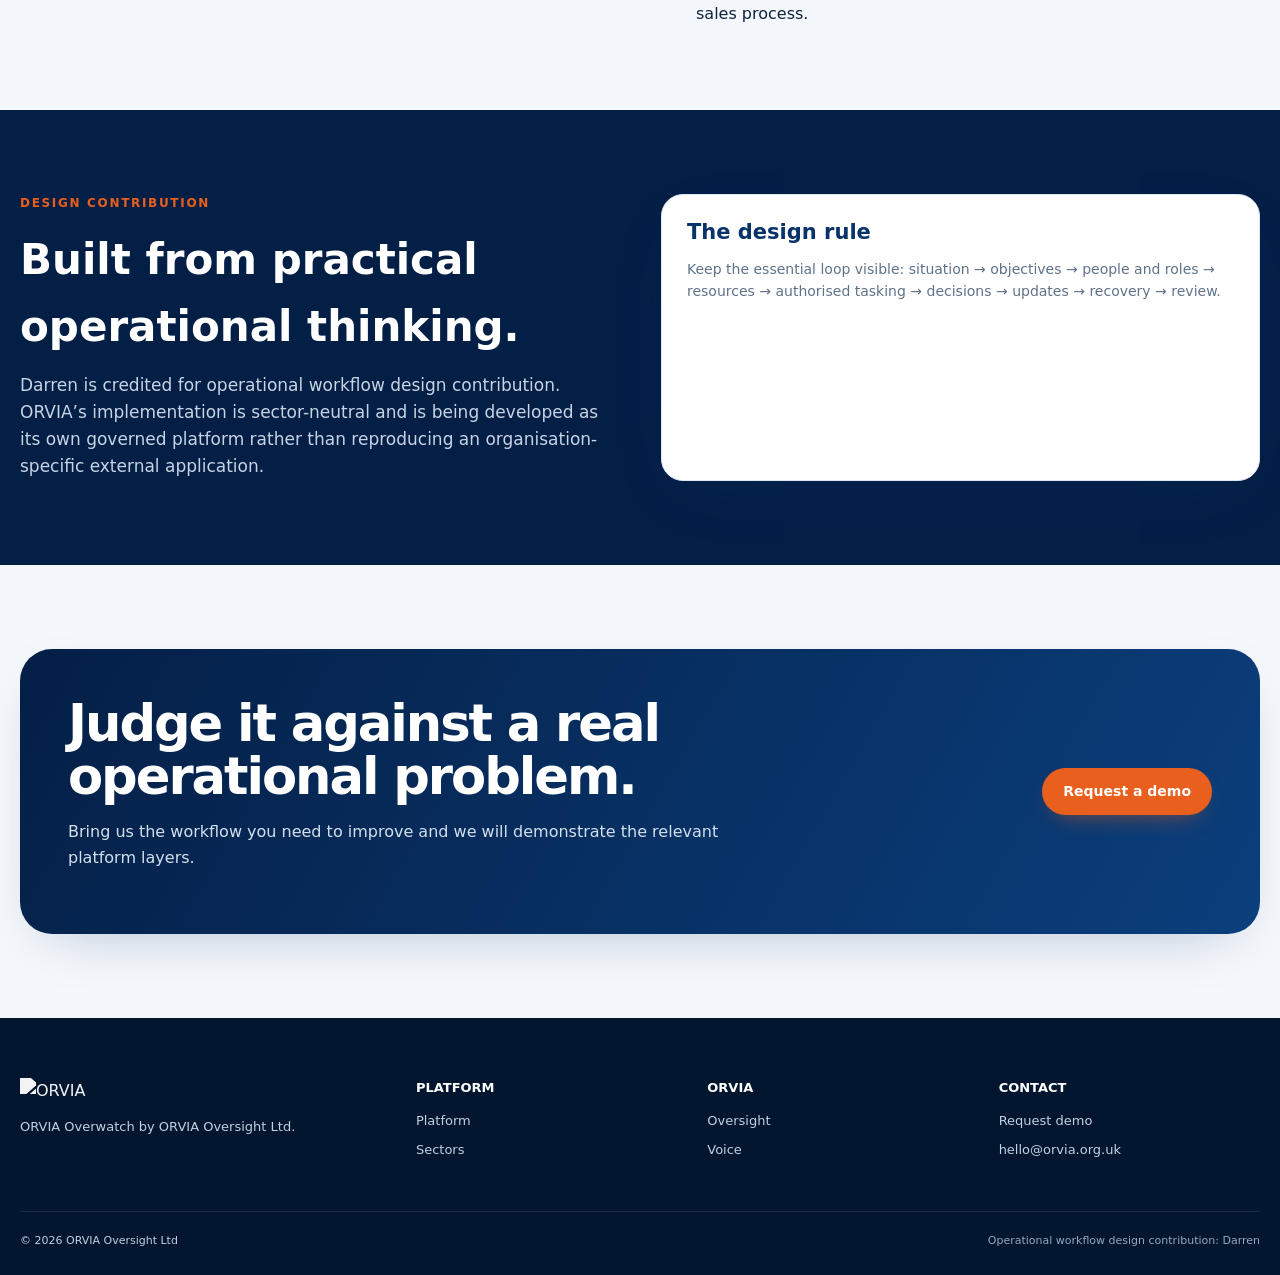
==== commit 037373b7: "Align Overwatch about page to ORVIA governance and contributor model" ====
--- a/about.html
+++ b/about.html
@@ -1,122 +1 @@
-<!DOCTYPE html>
-<html lang="en">
-<head>
-<meta charset="UTF-8">
-<meta name="viewport" content="width=device-width, initial-scale=1.0">
-<title>About — ORVIA Overwatch</title>
-<meta name="description" content="Why ORVIA Overwatch exists, and the principles it's built on.">
-<link rel="stylesheet" href="styles.css">
-</head>
-<body>
-
-<div class="utilitybar">
-  <div class="wrap">
-    <span><a href="mailto:hello@orvia.org.uk">hello@orvia.org.uk</a><span class="sep">|</span><a href="tel:01143998231">0114 399 8231</a></span>
-    <span><a href="https://www.orvia.org.uk">Part of ORVIA Oversight — see all services →</a></span>
-  </div>
-</div>
-
-<nav class="nav">
-  <div class="wrap">
-    <a href="index.html" class="brand"><img src="media/logo_lockup.png" alt="ORVIA Overwatch"></a>
-    <div class="navlinks">
-      <a href="index.html" data-page="index.html">Home</a>
-      <a href="platform.html" data-page="platform.html">Platform</a>
-      <a href="sectors.html" data-page="sectors.html">Sectors</a>
-      <a href="about.html" data-page="about.html" class="active">About</a>
-      <a href="contact.html" data-page="contact.html" class="navcta">Request a demo</a>
-    </div>
-  </div>
-</nav>
-
-<header class="hero wrap" style="padding-bottom:50px;">
-  <div class="hero-grid" style="align-items:center;">
-    <div>
-      <div class="eyebrow">About Overwatch</div>
-      <h1 style="font-size:42px;">Teams usually have fragments of the picture</h1>
-      <p class="lede">One system has the radio. Another has location. Another has the incident report. Control is left to mentally assemble the situation. Overwatch exists to bring those signals together — without taking the decision away from the people who should be making it.</p>
-    </div>
-    <div class="shot">
-      <img src="media/planning-table.jpg" alt="Team planning around a table with maps and laptops">
-      <div class="shot-cap"><b>Field exercise</b><span>planning session</span></div>
-    </div>
-  </div>
-</header>
-
-<section class="section">
-  <div class="wrap">
-    <div class="section-head">
-      <div class="eyebrow">What we believe</div>
-      <h2>The principle the whole platform is built on</h2>
-    </div>
-    <div class="grid grid-3">
-      <div class="cell">
-        <h3>Humans stay in command</h3>
-        <p>Overwatch provides visibility, communication and a record. It does not make command, clinical or safety decisions — your people do, always.</p>
-      </div>
-      <div class="cell">
-        <h3>Visibility, not surveillance</h3>
-        <p>Location and status tracking is scoped to operational need. We're building toward clear governance around what's tracked, when, and why.</p>
-      </div>
-      <div class="cell">
-        <h3>Say what's real</h3>
-        <p>We label concept work as concept work, and we don't claim a capability is live until it's been verified end-to-end. That applies to this website as much as anywhere else.</p>
-      </div>
-    </div>
-  </div>
-</section>
-
-<section class="section">
-  <div class="wrap">
-    <div class="hero-grid" style="align-items:center;">
-      <div class="shot">
-        <img src="media/aerial-event-muster.jpg" alt="Aerial view of a large field exercise with vehicles and personnel">
-        <div class="shot-cap"><b>Field exercise</b><span>large-scale muster</span></div>
-      </div>
-      <div>
-        <div class="eyebrow">Where this comes from</div>
-        <h2 style="font-size:28px;">Proven in the field, not just in a pitch deck</h2>
-        <p>Orvia Track has been tested at live exercises, including alongside military-style training environments, before being shaped into a platform for events, security, emergency response and search and rescue. We'd rather show you what actually happened at those exercises than a mock-up of what might happen one day.</p>
-      </div>
-    </div>
-  </div>
-</section>
-
-<section class="section" style="text-align:center;">
-  <div class="wrap">
-    <h2>Want to see it running on your own operation?</h2>
-    <div class="btn-row" style="justify-content:center;">
-      <a href="contact.html" class="btn btn-primary">Request a demo</a>
-    </div>
-  </div>
-</section>
-
-<footer>
-  <div class="wrap">
-    <div class="footgrid">
-      <div class="footcol"><a href="index.html" class="brand"><img src="media/logo_lockup.png" alt="ORVIA Overwatch"></a></div>
-      <div class="footcol">
-        <h4>PLATFORM</h4>
-        <a href="platform.html">Track / PTT / Control</a>
-        <a href="sectors.html">Sectors</a>
-        <a href="contact.html">Request a demo</a>
-      </div>
-      <div class="footcol">
-        <h4>COMPANY</h4>
-        <a href="about.html">About</a>
-        <a href="contact.html">Contact</a>
-      </div>
-    </div>
-    <div class="footbottom">
-      <span>© 2026 ORVIA Overwatch — developed by ORVIA Oversight Ltd</span>
-      <span>SEE. UNDERSTAND. PROTECT.</span>
-    </div>
-    <div class="footlegal">
-      ORVIA Oversight Ltd &middot; Company 16123685 &middot; ICO ZC152311 &middot; 3rd Floor, 86-90 Paul Street, London EC2A 4NE &middot; <a href="https://www.orvia.org.uk">orvia.org.uk</a>
-    </div>
-  </div>
-</footer>
-
-<script src="script.js"></script>
-</body>
-</html>
+<!doctype html><html lang="en-GB"><head><meta charset="utf-8"><meta name="viewport" content="width=device-width,initial-scale=1"><title>About | ORVIA Overwatch</title><meta name="description" content="The human-led design principles behind ORVIA Overwatch and its place in the wider ORVIA ecosystem."><link rel="stylesheet" href="styles.css"></head><body><div class="utility"><div class="wrap"><a href="mailto:hello@orvia.org.uk">hello@orvia.org.uk</a><a href="tel:03300433703">0330 043 3703</a><span class="push"><a href="https://orvia.org.uk">ORVIA Oversight</a> · <a href="https://orviavoice.co.uk">ORVIA Voice</a></span></div></div><header class="site-header"><div class="wrap nav"><a class="brand" href="index.html"><img src="https://orvia.org.uk/assets/orvia-logo.png" alt="ORVIA"><span class="brand-copy"><strong>OVERWATCH</strong><small>OPERATIONAL PLATFORM</small></span></a><button class="menu-toggle" type="button" aria-label="Open navigation">☰</button><nav class="nav-links"><a href="index.html">Home</a><a href="platform.html">Platform</a><a href="sectors.html">Sectors</a><a href="about.html" aria-current="page">About</a><a href="https://orviavoice.co.uk">ORVIA Voice</a></nav><div class="nav-actions"><a class="btn btn-primary" href="contact.html">Request demo</a></div></div></header><section class="page-hero"><div class="wrap"><p class="eyebrow">WHY OVERWATCH EXISTS</p><h1>Better information should strengthen human command.</h1><p class="intro">Operational teams often have fragments of the picture spread across radios, messaging, maps, spreadsheets, calls and individual experience. Overwatch exists to bring those fragments together without pretending software owns the judgement.</p></div></section><section class="section section-white"><div class="wrap"><div class="grid-3"><article class="card"><div class="card-body"><span class="pill">01</span><h3 style="margin-top:16px">Human first. Human last.</h3><p>AI and automation can organise information and recommend work. Material operational, safeguarding, clinical, legal, financial and safety authority remains with people.</p></div></article><article class="card"><div class="card-body"><span class="pill">02</span><h3 style="margin-top:16px">Evidence before claims.</h3><p>We distinguish live, verified capability from prototypes, concepts and planned integrations. A polished screen is not evidence that an integration is operational.</p></div></article><article class="card"><div class="card-body"><span class="pill">03</span><h3 style="margin-top:16px">Useful before complicated.</h3><p>The controller should be able to understand the situation and act quickly. Intelligence can be sophisticated behind the workflow without making the front end difficult.</p></div></article></div></div></section><section class="section"><div class="wrap split"><div class="image-frame"><img src="https://orvia.org.uk/multi-agency-planning.jpg" alt="Operational planning around a shared picture"></div><div><p class="eyebrow">PART OF ORVIA</p><h2 style="margin:0;color:var(--navy);font-size:42px">Separate enough to sell clearly. Connected enough to work properly.</h2><p class="section-intro">Overwatch has its own product site and commercial story because command, tracking and communications are a distinct buyer problem. Underneath, it connects to the same wider ORVIA architecture: VERA/Hive, IRIS, ARIA, Voice, governed documents and the sales/operational workflow.</p><ul class="check-list"><li>ORVIA Oversight remains the parent organisation.</li><li>ORVIA Voice remains a separate communications product with cross-links.</li><li>Overwatch houses Command, Track and PTT as an operational platform family.</li><li>Customer information and follow-up should join the common ORVIA sales process.</li></ul></div></div></section><section class="section section-dark"><div class="wrap split"><div><p class="eyebrow">DESIGN CONTRIBUTION</p><h2 style="margin:0;color:#fff;font-size:42px">Built from practical operational thinking.</h2><p class="section-intro">Darren is credited for operational workflow design contribution. ORVIA’s implementation is sector-neutral and is being developed as its own governed platform rather than reproducing an organisation-specific external application.</p></div><div class="card"><div class="card-body"><h3>The design rule</h3><p>Keep the essential loop visible: situation → objectives → people and roles → resources → authorised tasking → decisions → updates → recovery → review.</p></div></div></div></section><section class="section"><div class="wrap cta"><div class="cta-grid"><div><h2>Judge it against a real operational problem.</h2><p>Bring us the workflow you need to improve and we will demonstrate the relevant platform layers.</p></div><div class="cta-actions"><a class="btn btn-primary" href="contact.html">Request a demo</a></div></div></div></section><footer class="footer"><div class="wrap"><div class="footer-grid"><div class="footer-brand"><img src="https://orvia.org.uk/assets/orvia-logo.png" alt="ORVIA"><p>ORVIA Overwatch by ORVIA Oversight Ltd.</p></div><div><h3>PLATFORM</h3><a href="platform.html">Platform</a><a href="sectors.html">Sectors</a></div><div><h3>ORVIA</h3><a href="https://orvia.org.uk">Oversight</a><a href="https://orviavoice.co.uk">Voice</a></div><div><h3>CONTACT</h3><a href="contact.html">Request demo</a><a href="mailto:hello@orvia.org.uk">hello@orvia.org.uk</a></div></div><div class="footer-bottom"><span>© 2026 ORVIA Oversight Ltd</span><span class="push credit">Operational workflow design contribution: Darren</span></div></div></footer><script src="script.js"></script></body></html>
--- a/styles.css
+++ b/styles.css
@@ -1,193 +1 @@
-/* ============================================================
-   ORVIA OVERWATCH — design tokens
-   Light, editorial, evidence-led — matching the visual language
-   of orvia.org.uk (white ground, navy/charcoal text, restrained
-   teal accent from the approved logo, real photography, plain
-   trustworthy typography). No dark command-room styling.
-   ============================================================ */
-
-@import url('https://fonts.googleapis.com/css2?family=Inter:wght@400;500;600;700;800&display=swap');
-
-:root{
-  --bg:            #ffffff;
-  --bg-raised:     #f7f8fa;
-  --surface:       #f0f2f6;
-  --surface-hi:    #e7ebf1;
-  --line:          #e2e6ed;
-  --line-soft:     #edf0f4;
-
-  --text:          #16212e;
-  --text-mid:      #4c5a6c;
-  --text-dim:      #8090a1;
-
-  --navy:          #14335c;
-  --navy-dim:      #dbe4f0;
-  --teal:          #1f8a94;
-  --teal-dim:      #d9eef0;
-  --amber:         #c8811f;
-  --amber-dim:     #f5e6ce;
-  --purple:        #6a3f92;
-  --redorange:     #c14a24;
-  --green:         #1f8f5f;
-
-  --font-display:  'Inter', -apple-system, BlinkMacSystemFont, sans-serif;
-  --font-body:     'Inter', -apple-system, BlinkMacSystemFont, sans-serif;
-
-  --radius-sm: 4px;
-  --radius-md: 8px;
-  --maxw: 1160px;
-}
-
-*{ box-sizing:border-box; }
-html{ scroll-behavior:smooth; }
-body{
-  margin:0;
-  background:var(--bg);
-  color:var(--text);
-  font-family:var(--font-body);
-  font-size:16px;
-  line-height:1.6;
-  -webkit-font-smoothing:antialiased;
-}
-img{ max-width:100%; display:block; }
-a{ color:var(--navy); text-decoration:none; }
-a:hover{ text-decoration:underline; }
-::selection{ background:var(--teal); color:#ffffff; }
-
-@media (prefers-reduced-motion: reduce){
-  *{ animation-duration:0.001ms !important; animation-iteration-count:1 !important; transition-duration:0.001ms !important; }
-}
-
-.wrap{ max-width:var(--maxw); margin:0 auto; padding:0 28px; }
-.section{ padding:88px 0; border-top:1px solid var(--line); }
-.section-head{ max-width:640px; margin-bottom:44px; }
-.eyebrow{
-  font-family:var(--font-display); font-size:13px; font-weight:700; color:var(--teal);
-  margin:0 0 14px; display:flex; align-items:center; gap:8px; text-transform:uppercase; letter-spacing:.04em;
-}
-.eyebrow::before{ content:''; width:7px; height:7px; border-radius:50%; background:var(--teal); box-shadow:0 0 0 3px var(--teal-dim); }
-h1,h2,h3,h4{ font-family:var(--font-display); font-weight:700; letter-spacing:-0.015em; margin:0 0 0.5em; color:var(--navy); }
-h1{ font-size:48px; line-height:1.1; }
-h2{ font-size:32px; line-height:1.2; }
-h3{ font-size:19px; line-height:1.35; color:var(--text); }
-p{ margin:0 0 1em; color:var(--text-mid); }
-.lede{ font-size:18px; color:var(--text-mid); max-width:560px; }
-
-/* ---------- utility bar (matches orvia.org.uk top strip) ---------- */
-.utilitybar{ background:var(--navy); color:#dce6f2; font-size:13px; }
-.utilitybar .wrap{ display:flex; justify-content:space-between; align-items:center; height:38px; }
-.utilitybar a{ color:#dce6f2; }
-.utilitybar a:hover{ color:#fff; }
-.utilitybar .sep{ opacity:.5; margin:0 8px; }
-
-/* ---------- nav ---------- */
-.nav{ position:sticky; top:0; z-index:50; background:rgba(255,255,255,0.94); backdrop-filter:blur(8px); border-bottom:1px solid var(--line); }
-.nav .wrap{ display:flex; align-items:center; justify-content:space-between; height:76px; }
-.brand{ display:flex; align-items:center; gap:10px; }
-.brand img{ height:32px; width:auto; }
-.navlinks{ display:flex; align-items:center; gap:30px; }
-.navlinks a{ font-size:14.5px; color:var(--text-mid); transition:color .15s; }
-.navlinks a:hover{ color:var(--navy); text-decoration:none; }
-.navlinks a.active{ color:var(--teal); font-weight:600; }
-.navcta{ padding:10px 20px; background:var(--navy); color:#fff !important; font-weight:600; font-size:14px; border-radius:var(--radius-sm); transition:filter .15s, transform .15s; }
-.navcta:hover{ filter:brightness(1.15); transform:translateY(-1px); text-decoration:none; }
-
-/* ---------- buttons ---------- */
-.btn{ display:inline-flex; align-items:center; gap:9px; padding:13px 24px; border-radius:var(--radius-sm); font-weight:600; font-size:15px; cursor:pointer; border:1px solid transparent; transition:filter .15s, transform .15s, background .15s, border-color .15s; }
-.btn-primary{ background:var(--navy); color:#fff; }
-.btn-primary:hover{ filter:brightness(1.2); transform:translateY(-1px); text-decoration:none; }
-.btn-ghost{ background:transparent; color:var(--navy); border-color:var(--line); }
-.btn-ghost:hover{ border-color:var(--navy); text-decoration:none; }
-.btn-row{ display:flex; gap:14px; flex-wrap:wrap; margin-top:32px; }
-
-/* ---------- image frames + captions ---------- */
-.shot{ position:relative; border-radius:var(--radius-md); overflow:hidden; border:1px solid var(--line); background:var(--bg-raised); box-shadow:0 1px 3px rgba(20,51,92,0.06); }
-.shot img{ width:100%; display:block; }
-.shot-cap{
-  position:absolute; left:0; right:0; bottom:0; padding:12px 16px;
-  background:linear-gradient(to top, rgba(10,15,22,0.86), rgba(10,15,22,0));
-  font-family:var(--font-display); font-size:11.5px; color:#eef2f7;
-  display:flex; justify-content:space-between; gap:10px;
-}
-.shot-cap b{ color:#fff; font-weight:700; }
-
-/* ---------- grids / cards ---------- */
-.grid{ display:grid; gap:1px; background:var(--line); border:1px solid var(--line); border-radius:var(--radius-md); overflow:hidden; }
-.grid-3{ grid-template-columns:repeat(3,1fr); }
-.grid-2{ grid-template-columns:repeat(2,1fr); }
-.cell{ background:var(--bg); padding:30px; }
-.cell h3{ margin-bottom:10px; }
-.cell p{ margin-bottom:0; font-size:14.5px; }
-.tag{ font-family:var(--font-display); font-size:12px; font-weight:700; color:var(--text-dim); margin-bottom:14px; text-transform:uppercase; letter-spacing:.03em; }
-
-.pillbar{ display:flex; flex-wrap:wrap; gap:10px; }
-.pill{
-  font-family:var(--font-display); font-size:12.5px; color:var(--navy);
-  border:1px solid var(--navy-dim); background:var(--teal-dim); padding:7px 13px; border-radius:20px;
-  display:flex; align-items:center; gap:7px;
-}
-.pill::before{ content:''; width:6px; height:6px; border-radius:50%; background:var(--teal); }
-
-.notice{
-  border:1px solid var(--line); border-left:3px solid var(--amber);
-  background:var(--amber-dim); padding:16px 18px; border-radius:6px;
-  font-size:13.5px; color:var(--text-mid); margin-top:20px;
-}
-.notice b{ color:#8a5b12; font-family:var(--font-display); font-size:11.5px; letter-spacing:.03em; }
-
-/* ---------- platform pillars (Track/PTT/Control) ---------- */
-.pillars{ display:grid; grid-template-columns:repeat(3,1fr); gap:20px; }
-.pillar{ background:var(--bg); border:1px solid var(--line); border-radius:var(--radius-md); overflow:hidden; box-shadow:0 1px 3px rgba(20,51,92,0.05); }
-.pillar-shot{ height:190px; overflow:hidden; }
-.pillar-shot img{ width:100%; height:100%; object-fit:cover; }
-.pillar-body{ padding:26px; }
-.pillar-num{ font-family:var(--font-display); font-size:12px; font-weight:700; color:var(--teal); margin-bottom:10px; }
-
-/* ---------- footer ---------- */
-footer{ border-top:1px solid var(--line); padding:56px 0 40px; background:var(--bg-raised); }
-.footgrid{ display:flex; justify-content:space-between; flex-wrap:wrap; gap:40px; }
-.footcol h4{ font-size:12.5px; color:var(--text-dim); margin-bottom:14px; font-family:var(--font-display); font-weight:700; text-transform:uppercase; letter-spacing:.04em; }
-.footcol a{ display:block; font-size:14px; color:var(--text-mid); margin-bottom:9px; }
-.footcol a:hover{ color:var(--navy); }
-.footbottom{ margin-top:40px; padding-top:22px; border-top:1px solid var(--line); display:flex; justify-content:space-between; flex-wrap:wrap; gap:8px; color:var(--text-dim); font-size:12.5px; }
-.footlegal{ margin-top:10px; color:var(--text-dim); font-size:12.5px; line-height:1.7; }
-.footlegal a{ color:var(--text-dim); text-decoration:underline; }
-
-/* ---------- hero ---------- */
-.hero{ padding:72px 0 84px; }
-.hero-grid{ display:grid; grid-template-columns:1.05fr 0.95fr; gap:52px; align-items:center; }
-.hero-stats{ display:flex; gap:34px; margin-top:40px; flex-wrap:wrap; }
-.hero-stat b{ display:block; font-family:var(--font-display); font-size:22px; color:var(--navy); }
-.hero-stat span{ font-size:12.5px; color:var(--text-dim); }
-
-/* ---------- sectors ---------- */
-.sector-grid{ display:grid; grid-template-columns:repeat(3,1fr); gap:20px; }
-.sector-card{ background:var(--bg); border:1px solid var(--line); border-radius:var(--radius-md); overflow:hidden; box-shadow:0 1px 3px rgba(20,51,92,0.05); }
-.sector-shot{ height:170px; overflow:hidden; }
-.sector-shot img{ width:100%; height:100%; object-fit:cover; }
-.sector-body{ padding:22px; }
-
-/* ---------- form ---------- */
-.form-grid{ display:grid; grid-template-columns:1fr 1fr; gap:18px; }
-.field{ display:flex; flex-direction:column; gap:7px; margin-bottom:18px; }
-.field.full{ grid-column:1 / -1; }
-.field label{ font-family:var(--font-display); font-size:12px; font-weight:600; color:var(--text-dim); }
-.field input, .field select, .field textarea{ background:#fff; border:1px solid var(--line); border-radius:var(--radius-sm); padding:12px 14px; color:var(--text); font-family:var(--font-body); font-size:14.5px; }
-.field input:focus, .field select:focus, .field textarea:focus{ outline:none; border-color:var(--teal); }
-.field textarea{ resize:vertical; min-height:100px; }
-.form-success{ display:none; background:var(--teal-dim); border:1px solid var(--teal); border-radius:var(--radius-md); padding:32px; text-align:left; }
-.form-success .tag{ color:var(--teal); }
-
-@media (max-width: 900px){
-  .hero-grid{ grid-template-columns:1fr; }
-  .pillars{ grid-template-columns:1fr; }
-  .sector-grid{ grid-template-columns:1fr; }
-  .grid-3{ grid-template-columns:1fr; }
-  .grid-2{ grid-template-columns:1fr; }
-  .form-grid{ grid-template-columns:1fr; }
-  h1{ font-size:34px; }
-  h2{ font-size:26px; }
-  .navlinks{ display:none; }
-  .footgrid{ flex-direction:column; gap:28px; }
-  .utilitybar .wrap{ flex-direction:column; height:auto; padding:8px 28px; gap:2px; align-items:flex-start; }
-}
+:root{--navy:#07336a;--navy-deep:#041f46;--teal:#377f8d;--teal-light:#eaf7f3;--orange:#e95f1d;--amber:#ec9a05;--purple:#734071;--green:#1f7a4a;--red:#b01e24;--ink:#10233f;--muted:#60728a;--paper:#f4f7fb;--line:#dfe7f1;--white:#fff;--shadow:0 20px 60px -30px rgba(7,51,106,.35);--radius:22px;--max:1240px}*{box-sizing:border-box}html{scroll-behavior:smooth}body{margin:0;background:var(--paper);color:var(--ink);font-family:Inter,ui-sans-serif,system-ui,-apple-system,BlinkMacSystemFont,"Segoe UI",sans-serif;line-height:1.6}img{display:block;max-width:100%}a{color:inherit;text-decoration:none}button,input,select,textarea{font:inherit}.wrap{width:min(calc(100% - 36px),var(--max));margin-inline:auto}.utility{background:var(--navy-deep);color:#dbe8f7;font-size:13px}.utility .wrap{display:flex;gap:18px;align-items:center;min-height:38px}.utility a:hover{color:#fff}.utility .push{margin-left:auto}.site-header{position:sticky;top:0;z-index:50;background:rgba(255,255,255,.96);backdrop-filter:blur(14px);border-bottom:1px solid var(--line)}.nav{display:flex;align-items:center;min-height:76px;gap:28px}.brand{display:flex;align-items:center;gap:12px;min-width:215px}.brand img{width:145px;height:auto}.brand-copy{border-left:1px solid var(--line);padding-left:12px}.brand-copy strong{display:block;color:var(--navy);font-size:14px;letter-spacing:.04em}.brand-copy small{display:block;color:var(--muted);font-size:10px;font-weight:800;letter-spacing:.11em}.nav-links{display:flex;align-items:center;gap:24px;margin-left:auto;font-size:14px;font-weight:700;color:#334761}.nav-links a{padding:10px 0}.nav-links a:hover,.nav-links a[aria-current="page"]{color:var(--orange)}.nav-actions{display:flex;align-items:center;gap:10px}.menu-toggle{display:none;border:1px solid var(--line);background:#fff;border-radius:12px;width:44px;height:44px;color:var(--navy);font-size:21px}.btn{display:inline-flex;align-items:center;justify-content:center;gap:9px;min-height:46px;padding:11px 20px;border-radius:999px;border:1px solid transparent;font-weight:800;font-size:14px;cursor:pointer;transition:.18s ease}.btn:hover{transform:translateY(-1px)}.btn-primary{background:var(--orange);color:#fff;box-shadow:0 10px 25px -14px rgba(233,95,29,.8)}.btn-primary:hover{background:#ce4b0d}.btn-dark{background:var(--navy);color:#fff}.btn-dark:hover{background:#0f4a8f}.btn-outline{border-color:#b9c9db;background:#fff;color:var(--navy)}.btn-outline:hover{border-color:var(--teal);color:var(--teal)}.btn-light{background:#fff;color:var(--navy)}.eyebrow{margin:0 0 12px;color:var(--orange);font-size:12px;font-weight:900;letter-spacing:.14em;text-transform:uppercase}.hero{position:relative;overflow:hidden;background:var(--navy-deep);color:#fff}.hero:before{content:"";position:absolute;inset:0;background:radial-gradient(circle at 18% 15%,rgba(55,127,141,.35),transparent 30%),radial-gradient(circle at 82% 82%,rgba(233,95,29,.22),transparent 30%);pointer-events:none}.hero-grid{position:relative;display:grid;grid-template-columns:1.02fr .98fr;gap:56px;align-items:center;min-height:670px;padding:82px 0}.hero h1{margin:0;max-width:780px;font-size:clamp(44px,6vw,78px);line-height:.98;letter-spacing:-.055em;color:#fff}.hero h1 span{color:#ff7a38}.hero .lead{max-width:690px;margin:24px 0 0;color:#cfdbeb;font-size:clamp(17px,2vw,21px);line-height:1.65}.hero-actions{display:flex;flex-wrap:wrap;gap:12px;margin-top:30px}.trust-row{display:flex;flex-wrap:wrap;gap:8px;margin-top:30px}.trust-row span{padding:7px 11px;border:1px solid rgba(255,255,255,.15);background:rgba(255,255,255,.07);border-radius:999px;font-size:11px;font-weight:800;letter-spacing:.06em}.hero-visual{position:relative}.ops-shell{overflow:hidden;border:1px solid rgba(255,255,255,.15);border-radius:25px;background:#fff;color:var(--ink);box-shadow:0 34px 90px -35px rgba(0,0,0,.75)}.ops-bar{display:flex;align-items:center;gap:8px;padding:14px 16px;background:#0a2855;color:#fff}.ops-dot{width:8px;height:8px;border-radius:50%;background:#6ad0bc}.ops-bar strong{font-size:12px;letter-spacing:.06em}.ops-status{margin-left:auto;padding:5px 9px;border-radius:999px;background:rgba(106,208,188,.15);color:#9ce4d5;font-size:10px;font-weight:900}.ops-map{position:relative;min-height:370px;background:linear-gradient(rgba(7,51,106,.74),rgba(7,51,106,.79)),url('https://orvia.org.uk/track-field-coordination.jpg') center/cover}.map-grid{position:absolute;inset:0;background-image:linear-gradient(rgba(255,255,255,.07) 1px,transparent 1px),linear-gradient(90deg,rgba(255,255,255,.07) 1px,transparent 1px);background-size:42px 42px}.map-pin{position:absolute;width:18px;height:18px;border:4px solid #fff;border-radius:50%;box-shadow:0 0 0 5px rgba(255,255,255,.18)}.pin-a{left:22%;top:36%;background:var(--orange)}.pin-b{left:54%;top:58%;background:#36c6ae}.pin-c{left:71%;top:28%;background:#f2b84b}.ops-cards{position:absolute;left:18px;right:18px;bottom:18px;display:grid;grid-template-columns:repeat(3,1fr);gap:8px}.ops-card{border:1px solid rgba(255,255,255,.16);background:rgba(4,31,70,.84);backdrop-filter:blur(8px);border-radius:12px;padding:11px;color:#fff}.ops-card small{display:block;color:#aebfd3;font-size:9px;font-weight:900;letter-spacing:.08em;text-transform:uppercase}.ops-card b{display:block;margin-top:2px;font-size:14px}.ops-footer{display:flex;gap:8px;padding:13px 15px;background:#fff}.ops-footer span{flex:1;border-radius:10px;background:#eef4fa;padding:9px 10px;color:var(--navy);font-size:10px;font-weight:800;text-align:center}.section{padding:84px 0}.section-white{background:#fff}.section-dark{background:var(--navy-deep);color:#fff}.section-dark .section-intro,.section-dark .muted{color:#c6d4e5}.section-header{display:flex;justify-content:space-between;align-items:end;gap:30px;margin-bottom:38px}.section-header h2,.page-hero h1{margin:0;color:var(--navy);font-size:clamp(34px,4.5vw,56px);line-height:1.03;letter-spacing:-.045em}.section-dark .section-header h2{color:#fff}.section-intro{max-width:680px;margin:12px 0 0;color:var(--muted);font-size:17px}.grid-2,.grid-3,.grid-4{display:grid;gap:22px}.grid-2{grid-template-columns:repeat(2,1fr)}.grid-3{grid-template-columns:repeat(3,1fr)}.grid-4{grid-template-columns:repeat(4,1fr)}.card{height:100%;border:1px solid var(--line);border-radius:var(--radius);background:#fff;box-shadow:var(--shadow);overflow:hidden}.card-body{padding:25px}.card h3{margin:0;color:var(--navy);font-size:21px;line-height:1.2}.card p{margin:12px 0 0;color:var(--muted);font-size:14px}.module-card{position:relative;padding-top:5px}.module-card:before{content:"";position:absolute;top:0;left:0;right:0;height:5px;background:var(--accent,var(--teal))}.module-icon{display:flex;align-items:center;justify-content:center;width:46px;height:46px;margin-bottom:18px;border-radius:14px;background:color-mix(in srgb,var(--accent,var(--teal)) 12%,white);color:var(--accent,var(--teal));font-weight:900}.module-card .link{display:inline-flex;margin-top:18px;color:var(--accent,var(--teal));font-size:13px;font-weight:900}.media-card img{width:100%;height:235px;object-fit:cover}.media-card .card-body{padding:22px}.sector-card{position:relative;min-height:310px;display:flex;align-items:end;background:#071f43;color:#fff}.sector-card img{position:absolute;inset:0;width:100%;height:100%;object-fit:cover;opacity:.58}.sector-card:after{content:"";position:absolute;inset:0;background:linear-gradient(transparent 18%,rgba(4,31,70,.94))}.sector-copy{position:relative;z-index:2;padding:24px}.sector-copy h3{color:#fff;font-size:22px}.sector-copy p{color:#d8e3ef}.pill{display:inline-flex;padding:6px 10px;border-radius:999px;background:#eaf5ff;color:var(--navy);font-size:10px;font-weight:900;letter-spacing:.08em;text-transform:uppercase}.flow{display:grid;grid-template-columns:repeat(5,1fr);gap:12px}.flow-step{position:relative;padding:20px;border:1px solid var(--line);border-radius:17px;background:#fff}.flow-step b{display:flex;align-items:center;justify-content:center;width:32px;height:32px;border-radius:50%;background:var(--navy);color:#fff;font-size:12px}.flow-step h3{margin:14px 0 5px;color:var(--navy);font-size:15px}.flow-step p{margin:0;color:var(--muted);font-size:12px}.split{display:grid;grid-template-columns:1fr 1fr;gap:42px;align-items:center}.image-frame{overflow:hidden;border-radius:28px;box-shadow:var(--shadow)}.image-frame img{width:100%;min-height:430px;object-fit:cover}.check-list{display:grid;gap:12px;margin:26px 0 0;padding:0;list-style:none}.check-list li{display:flex;gap:12px;align-items:flex-start}.check-list li:before{content:"✓";display:grid;place-items:center;flex:0 0 23px;height:23px;border-radius:50%;background:var(--teal-light);color:var(--green);font-weight:900}.proof-strip{background:#fff;border-top:1px solid var(--line);border-bottom:1px solid var(--line)}.proof-grid{display:grid;grid-template-columns:repeat(4,1fr)}.proof-item{padding:25px 20px;text-align:center;border-right:1px solid var(--line)}.proof-item:last-child{border-right:0}.proof-item b{display:block;color:var(--navy);font-size:17px}.proof-item span{display:block;margin-top:4px;color:var(--muted);font-size:12px}.video-shell{overflow:hidden;border:1px solid rgba(255,255,255,.15);border-radius:28px;background:#071b39;box-shadow:0 30px 80px -35px #000}.video-shell video{display:block;width:100%;aspect-ratio:16/9;background:#031631;object-fit:cover}.video-copy{padding:20px 22px}.video-copy strong{font-size:17px}.video-copy p{margin:5px 0 0;color:#c4d2e2;font-size:13px}.cta{border-radius:32px;background:linear-gradient(120deg,var(--navy-deep),#0b3f7d);color:#fff;padding:48px;box-shadow:var(--shadow)}.cta-grid{display:grid;grid-template-columns:1.2fr .8fr;gap:30px;align-items:center}.cta h2{margin:0;color:#fff;font-size:clamp(34px,4vw,52px);line-height:1.04;letter-spacing:-.04em}.cta p{max-width:720px;color:#d4e0ed}.cta-actions{display:flex;flex-wrap:wrap;gap:10px;justify-content:flex-end}.page-hero{padding:72px 0 62px;background:#fff;border-bottom:1px solid var(--line)}.page-hero .intro{max-width:760px;margin:17px 0 0;color:var(--muted);font-size:18px}.breadcrumb{display:flex;gap:7px;margin-bottom:16px;color:var(--muted);font-size:12px}.feature-row{display:grid;grid-template-columns:220px 1fr;gap:30px;padding:30px 0;border-bottom:1px solid var(--line)}.feature-row:last-child{border-bottom:0}.feature-row h3{margin:0;color:var(--navy);font-size:23px}.feature-row p{margin:0;color:var(--muted)}.mini-grid{display:grid;grid-template-columns:repeat(2,1fr);gap:12px;margin-top:18px}.mini{padding:13px 14px;background:#f5f8fb;border-radius:12px;color:var(--ink);font-size:12px;font-weight:700}.contact-layout{display:grid;grid-template-columns:.8fr 1.2fr;gap:38px}.contact-card{padding:28px;border-radius:24px;background:var(--navy-deep);color:#fff}.contact-card h2{margin:0;color:#fff}.contact-card a{color:#fff}.contact-card .muted{color:#bfcde0}.form{padding:30px;border:1px solid var(--line);border-radius:24px;background:#fff;box-shadow:var(--shadow)}.field-grid{display:grid;grid-template-columns:1fr 1fr;gap:16px}.field{display:grid;gap:7px;margin-bottom:16px}.field label{font-size:12px;font-weight:900;color:var(--navy)}.field input,.field select,.field textarea{width:100%;border:1px solid #cdd9e7;border-radius:13px;background:#fff;color:var(--ink);padding:12px 13px;outline:none}.field textarea{min-height:140px;resize:vertical}.field input:focus,.field select:focus,.field textarea:focus{border-color:var(--teal);box-shadow:0 0 0 4px rgba(55,127,141,.1)}.form-note{margin:10px 0 0;color:var(--muted);font-size:11px}.form-status{margin-top:14px;padding:12px 14px;border-radius:12px;background:#eef4fa;color:var(--navy);font-size:12px;display:none}.form-status.show{display:block}.form-status.error{background:#fff0e9;color:#8d2c10}.footer{background:#03162f;color:#c2d0e1;padding:60px 0 26px}.footer-grid{display:grid;grid-template-columns:1.4fr repeat(3,1fr);gap:30px}.footer-brand img{width:155px;filter:brightness(0) invert(1);opacity:.95}.footer h3{margin:0 0 12px;color:#fff;font-size:13px}.footer a{display:block;margin:8px 0;color:#c2d0e1;font-size:13px}.footer a:hover{color:#fff}.footer p{max-width:390px;font-size:13px}.footer-bottom{display:flex;gap:18px;align-items:center;margin-top:42px;padding-top:20px;border-top:1px solid rgba(255,255,255,.1);font-size:11px}.footer-bottom .push{margin-left:auto}.credit{color:#95a9c0}.muted{color:var(--muted)}.kicker{color:var(--teal);font-weight:900}.hide-desktop{display:none}@media(max-width:1020px){.hero-grid,.split,.cta-grid,.contact-layout{grid-template-columns:1fr}.hero-grid{padding:68px 0}.hero-visual{max-width:760px}.grid-4{grid-template-columns:repeat(2,1fr)}.grid-3{grid-template-columns:repeat(2,1fr)}.flow{grid-template-columns:repeat(3,1fr)}.cta-actions{justify-content:flex-start}.nav-links{position:absolute;left:0;right:0;top:76px;display:none;flex-direction:column;align-items:flex-start;gap:0;padding:14px 22px 24px;background:#fff;border-bottom:1px solid var(--line);box-shadow:var(--shadow)}.nav-links.open{display:flex}.nav-links a{width:100%;padding:12px 0}.menu-toggle{display:inline-grid;place-items:center}.nav-actions .btn-outline{display:none}.brand{min-width:0}.feature-row{grid-template-columns:1fr}.proof-grid{grid-template-columns:repeat(2,1fr)}.proof-item:nth-child(2){border-right:0}.proof-item:nth-child(-n+2){border-bottom:1px solid var(--line)}}@media(max-width:720px){.wrap{width:min(calc(100% - 26px),var(--max))}.utility .push,.utility span:not(.push){display:none}.utility .wrap{justify-content:center}.nav{min-height:68px;gap:12px}.brand img{width:126px}.brand-copy{display:none}.nav-links{top:68px}.nav-actions .btn-primary{display:none}.hero-grid{min-height:auto;padding:56px 0}.hero h1{font-size:48px}.ops-map{min-height:330px}.ops-cards{grid-template-columns:1fr}.ops-card:nth-child(2),.ops-card:nth-child(3){display:none}.section{padding:62px 0}.section-header{display:block}.grid-2,.grid-3,.grid-4,.field-grid{grid-template-columns:1fr}.flow{grid-template-columns:1fr}.proof-grid{grid-template-columns:1fr}.proof-item{border-right:0;border-bottom:1px solid var(--line)}.proof-item:last-child{border-bottom:0}.cta{padding:30px 24px}.footer-grid{grid-template-columns:1fr 1fr}.footer-brand{grid-column:1/-1}.footer-bottom{align-items:flex-start;flex-direction:column}.footer-bottom .push{margin-left:0}.image-frame img{min-height:300px}.mini-grid{grid-template-columns:1fr}.page-hero{padding:55px 0}.contact-card,.form{padding:22px}.hide-mobile{display:none}.hide-desktop{display:block}}
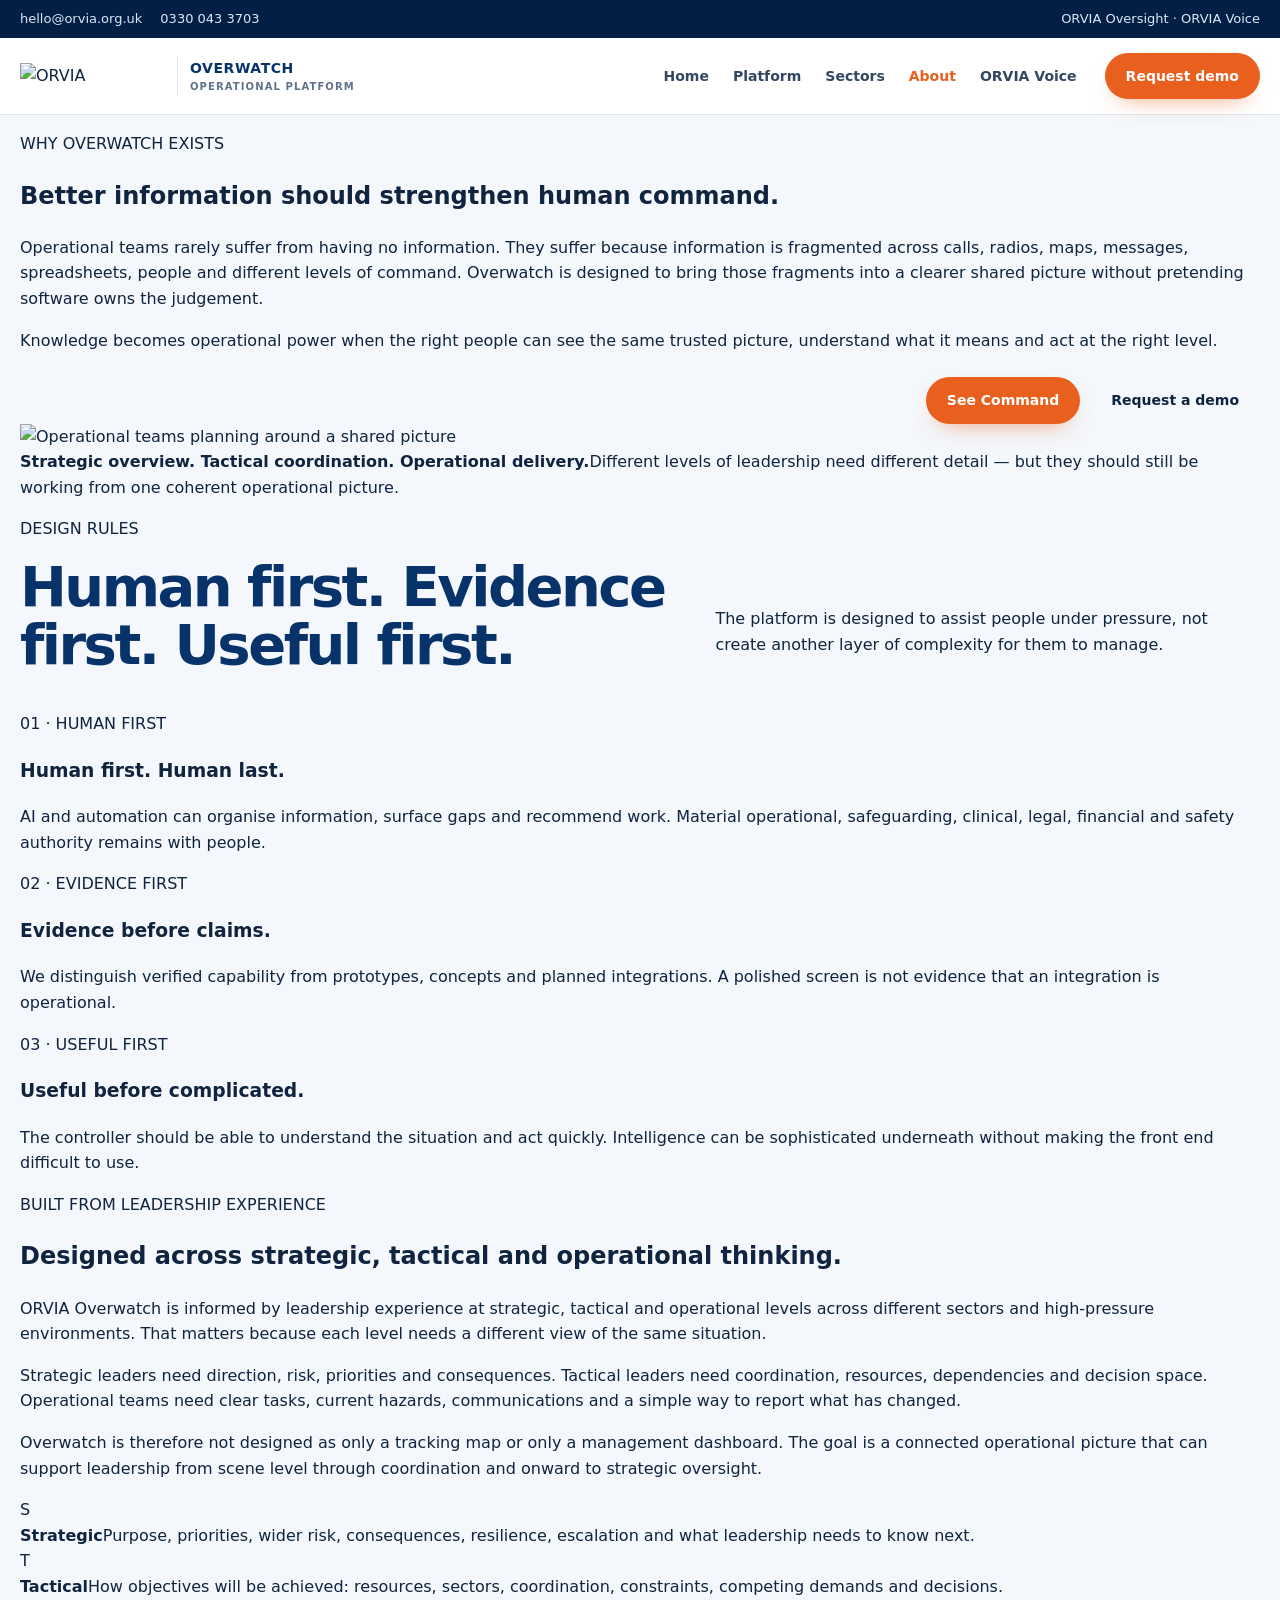
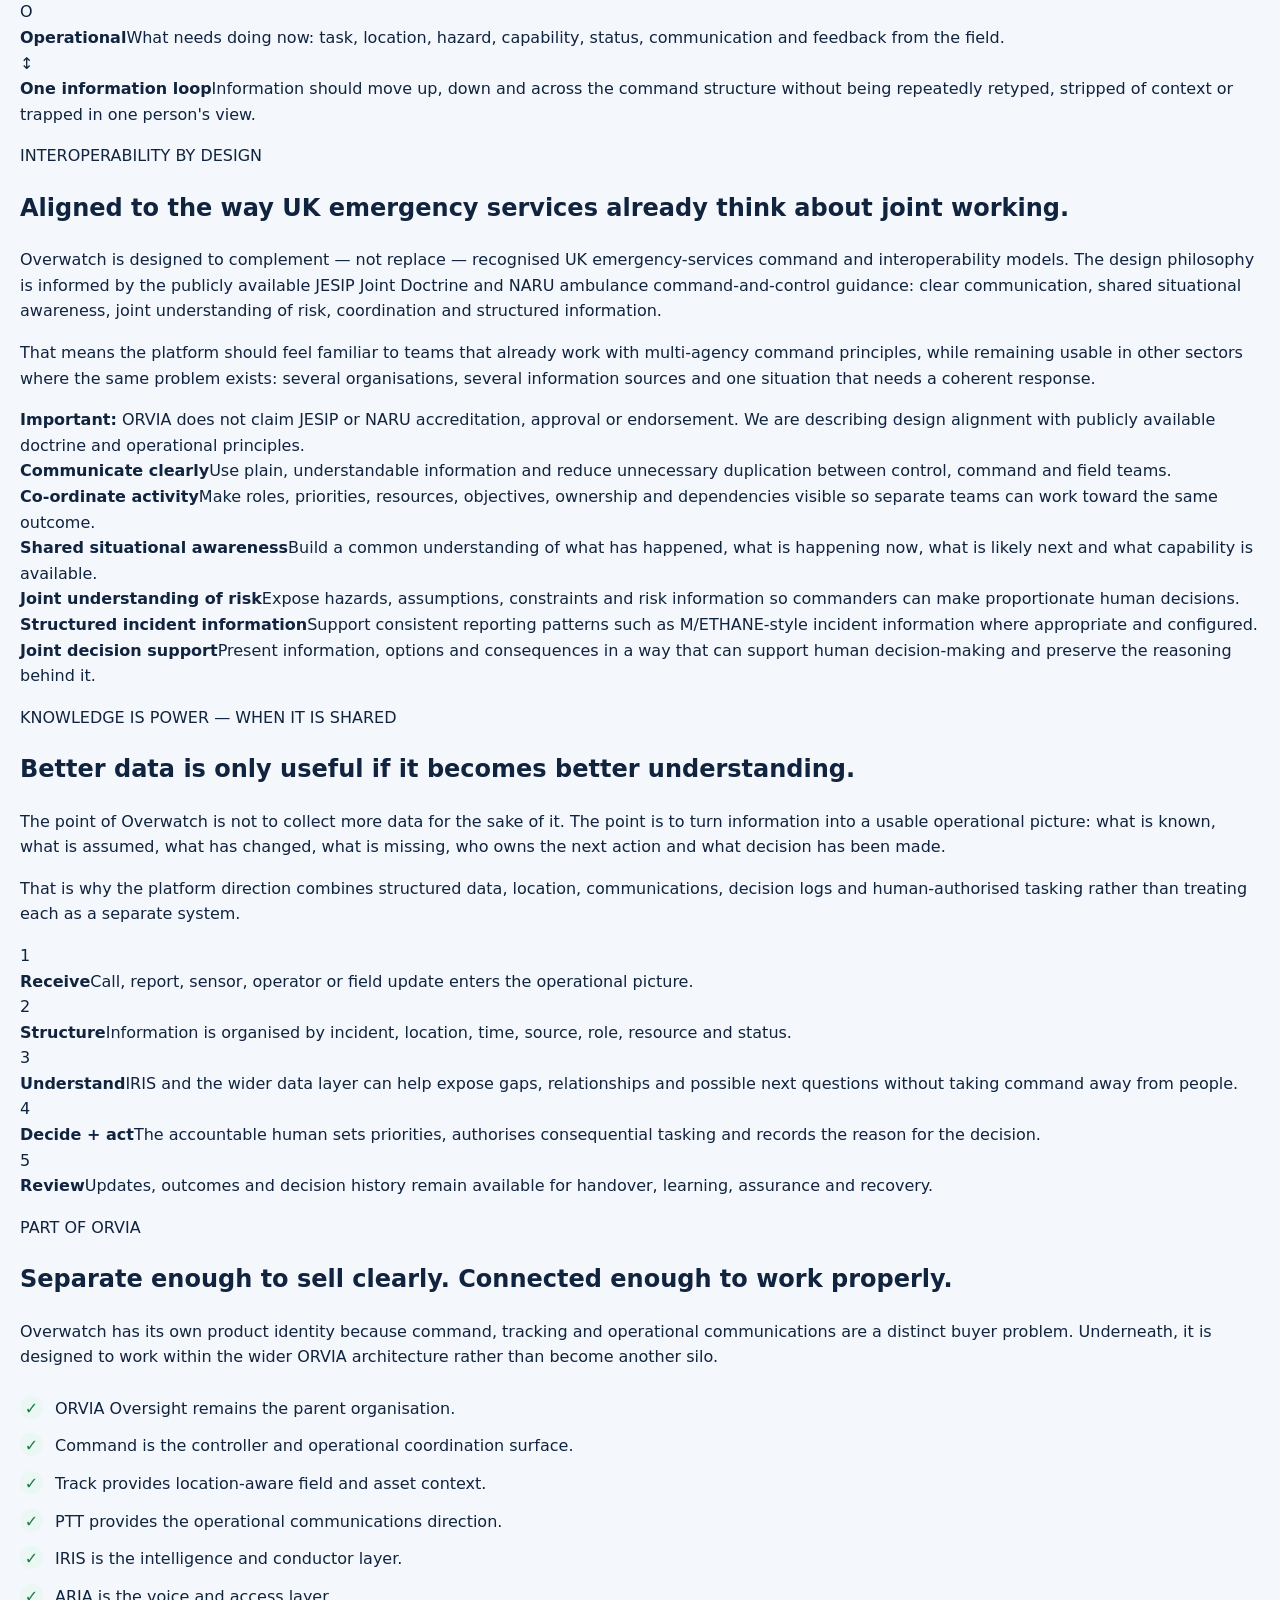
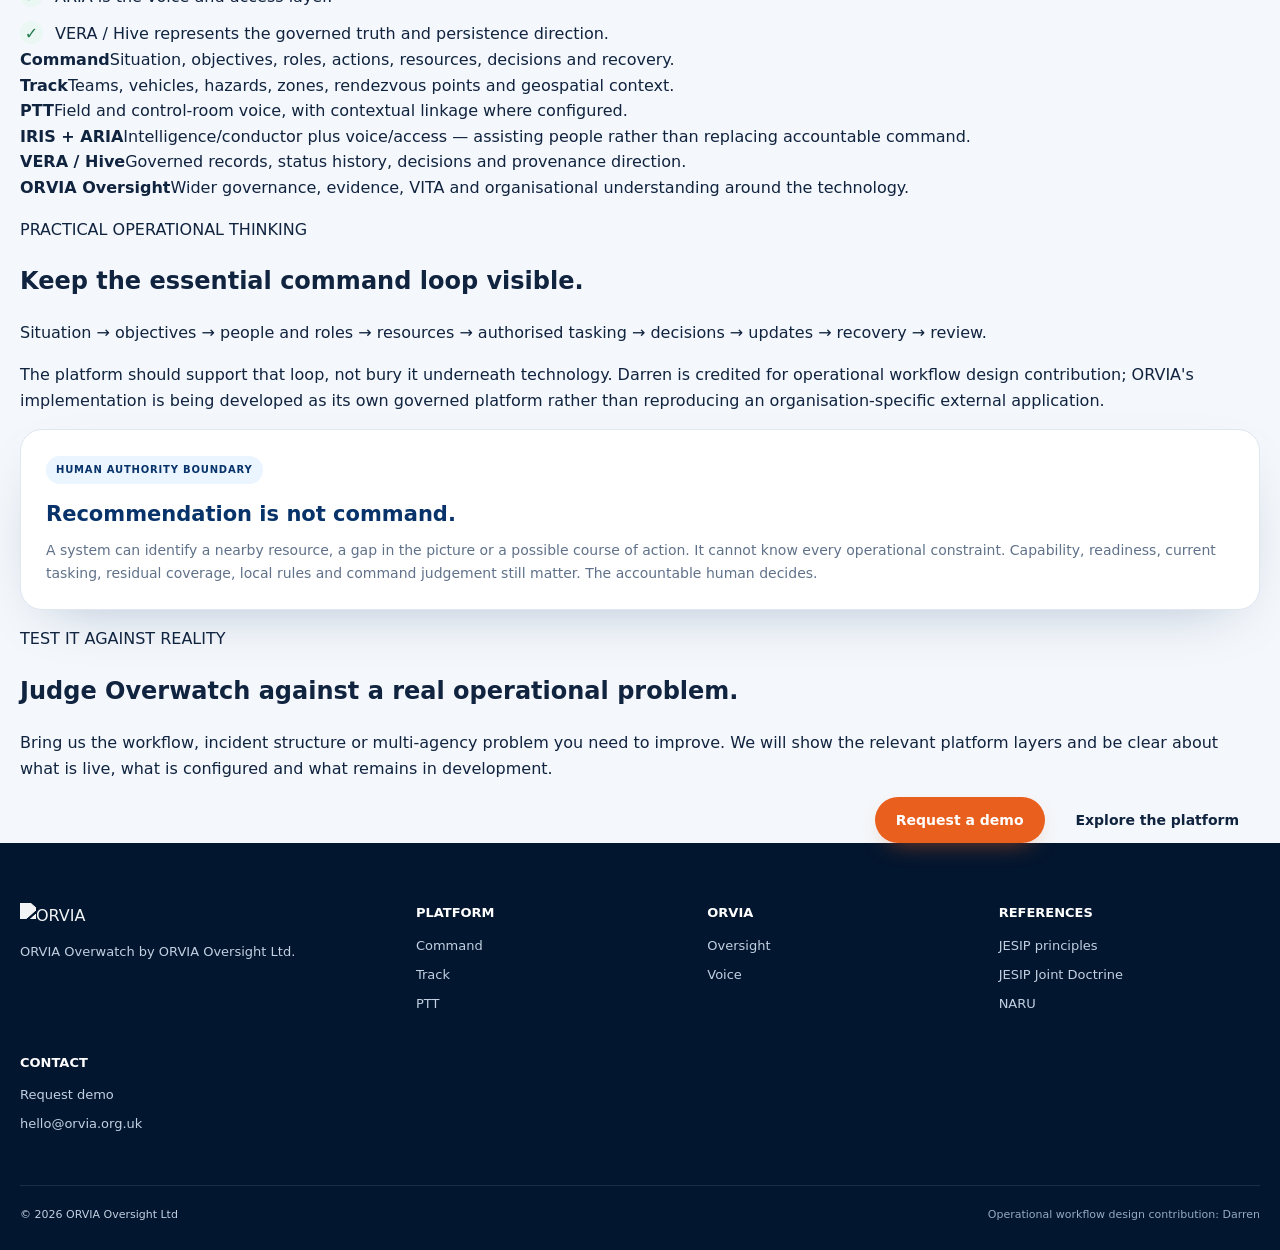
==== commit c7c4f167: "Rebuild Overwatch About around command experience and interoperability principles" ====
--- a/about.html
+++ b/about.html
@@ -1 +1,17 @@
-<!doctype html><html lang="en-GB"><head><meta charset="utf-8"><meta name="viewport" content="width=device-width,initial-scale=1"><title>About | ORVIA Overwatch</title><meta name="description" content="The human-led design principles behind ORVIA Overwatch and its place in the wider ORVIA ecosystem."><link rel="stylesheet" href="styles.css"></head><body><div class="utility"><div class="wrap"><a href="mailto:hello@orvia.org.uk">hello@orvia.org.uk</a><a href="tel:03300433703">0330 043 3703</a><span class="push"><a href="https://orvia.org.uk">ORVIA Oversight</a> · <a href="https://orviavoice.co.uk">ORVIA Voice</a></span></div></div><header class="site-header"><div class="wrap nav"><a class="brand" href="index.html"><img src="https://orvia.org.uk/assets/orvia-logo.png" alt="ORVIA"><span class="brand-copy"><strong>OVERWATCH</strong><small>OPERATIONAL PLATFORM</small></span></a><button class="menu-toggle" type="button" aria-label="Open navigation">☰</button><nav class="nav-links"><a href="index.html">Home</a><a href="platform.html">Platform</a><a href="sectors.html">Sectors</a><a href="about.html" aria-current="page">About</a><a href="https://orviavoice.co.uk">ORVIA Voice</a></nav><div class="nav-actions"><a class="btn btn-primary" href="contact.html">Request demo</a></div></div></header><section class="page-hero"><div class="wrap"><p class="eyebrow">WHY OVERWATCH EXISTS</p><h1>Better information should strengthen human command.</h1><p class="intro">Operational teams often have fragments of the picture spread across radios, messaging, maps, spreadsheets, calls and individual experience. Overwatch exists to bring those fragments together without pretending software owns the judgement.</p></div></section><section class="section section-white"><div class="wrap"><div class="grid-3"><article class="card"><div class="card-body"><span class="pill">01</span><h3 style="margin-top:16px">Human first. Human last.</h3><p>AI and automation can organise information and recommend work. Material operational, safeguarding, clinical, legal, financial and safety authority remains with people.</p></div></article><article class="card"><div class="card-body"><span class="pill">02</span><h3 style="margin-top:16px">Evidence before claims.</h3><p>We distinguish live, verified capability from prototypes, concepts and planned integrations. A polished screen is not evidence that an integration is operational.</p></div></article><article class="card"><div class="card-body"><span class="pill">03</span><h3 style="margin-top:16px">Useful before complicated.</h3><p>The controller should be able to understand the situation and act quickly. Intelligence can be sophisticated behind the workflow without making the front end difficult.</p></div></article></div></div></section><section class="section"><div class="wrap split"><div class="image-frame"><img src="https://orvia.org.uk/multi-agency-planning.jpg" alt="Operational planning around a shared picture"></div><div><p class="eyebrow">PART OF ORVIA</p><h2 style="margin:0;color:var(--navy);font-size:42px">Separate enough to sell clearly. Connected enough to work properly.</h2><p class="section-intro">Overwatch has its own product site and commercial story because command, tracking and communications are a distinct buyer problem. Underneath, it connects to the same wider ORVIA architecture: VERA/Hive, IRIS, ARIA, Voice, governed documents and the sales/operational workflow.</p><ul class="check-list"><li>ORVIA Oversight remains the parent organisation.</li><li>ORVIA Voice remains a separate communications product with cross-links.</li><li>Overwatch houses Command, Track and PTT as an operational platform family.</li><li>Customer information and follow-up should join the common ORVIA sales process.</li></ul></div></div></section><section class="section section-dark"><div class="wrap split"><div><p class="eyebrow">DESIGN CONTRIBUTION</p><h2 style="margin:0;color:#fff;font-size:42px">Built from practical operational thinking.</h2><p class="section-intro">Darren is credited for operational workflow design contribution. ORVIA’s implementation is sector-neutral and is being developed as its own governed platform rather than reproducing an organisation-specific external application.</p></div><div class="card"><div class="card-body"><h3>The design rule</h3><p>Keep the essential loop visible: situation → objectives → people and roles → resources → authorised tasking → decisions → updates → recovery → review.</p></div></div></div></section><section class="section"><div class="wrap cta"><div class="cta-grid"><div><h2>Judge it against a real operational problem.</h2><p>Bring us the workflow you need to improve and we will demonstrate the relevant platform layers.</p></div><div class="cta-actions"><a class="btn btn-primary" href="contact.html">Request a demo</a></div></div></div></section><footer class="footer"><div class="wrap"><div class="footer-grid"><div class="footer-brand"><img src="https://orvia.org.uk/assets/orvia-logo.png" alt="ORVIA"><p>ORVIA Overwatch by ORVIA Oversight Ltd.</p></div><div><h3>PLATFORM</h3><a href="platform.html">Platform</a><a href="sectors.html">Sectors</a></div><div><h3>ORVIA</h3><a href="https://orvia.org.uk">Oversight</a><a href="https://orviavoice.co.uk">Voice</a></div><div><h3>CONTACT</h3><a href="contact.html">Request demo</a><a href="mailto:hello@orvia.org.uk">hello@orvia.org.uk</a></div></div><div class="footer-bottom"><span>© 2026 ORVIA Oversight Ltd</span><span class="push credit">Operational workflow design contribution: Darren</span></div></div></footer><script src="script.js"></script></body></html>+<!doctype html><html lang="en-GB"><head><meta charset="utf-8"><meta name="viewport" content="width=device-width,initial-scale=1"><title>About ORVIA Overwatch | Human-led operational command</title><meta name="description" content="Why ORVIA Overwatch exists: human-led operational command, shared situational awareness and interoperable working informed by strategic, tactical and operational leadership experience."><link rel="stylesheet" href="styles.css"><link rel="stylesheet" href="about-uplift-20260911.css"></head><body class="about-page"><div class="utility"><div class="wrap"><a href="mailto:hello@orvia.org.uk">hello@orvia.org.uk</a><a href="tel:03300433703">0330 043 3703</a><span class="push"><a href="https://orvia.org.uk">ORVIA Oversight</a> · <a href="https://orvia.org.uk/voice">ORVIA Voice</a></span></div></div><header class="site-header"><div class="wrap nav"><a class="brand" href="index.html"><img src="https://orvia.org.uk/assets/orvia-logo.png" alt="ORVIA"><span class="brand-copy"><strong>OVERWATCH</strong><small>OPERATIONAL PLATFORM</small></span></a><button class="menu-toggle" type="button" aria-label="Open navigation">☰</button><nav class="nav-links"><a href="index.html">Home</a><a href="platform.html">Platform</a><a href="sectors.html">Sectors</a><a href="about.html" aria-current="page">About</a><a href="https://orvia.org.uk/voice">ORVIA Voice</a></nav><div class="nav-actions"><a class="btn btn-primary" href="contact.html">Request demo</a></div></div></header><main>
+<section class="about-hero"><div class="wrap about-hero-grid"><div><p class="about-kicker">WHY OVERWATCH EXISTS</p><h1>Better information should <span>strengthen human command.</span></h1><p class="about-lead">Operational teams rarely suffer from having no information. They suffer because information is fragmented across calls, radios, maps, messages, spreadsheets, people and different levels of command. Overwatch is designed to bring those fragments into a clearer shared picture without pretending software owns the judgement.</p><div class="about-hero-note">Knowledge becomes operational power when the right people can see the same trusted picture, understand what it means and act at the right level.</div><div class="cta-actions" style="margin-top:24px"><a class="btn btn-primary" href="platform.html#command">See Command</a><a class="btn btn-secondary" href="contact.html">Request a demo</a></div></div><div class="about-visual"><img src="https://orvia.org.uk/multi-agency-planning.jpg" alt="Operational teams planning around a shared picture"><div class="about-visual-copy"><b>Strategic overview. Tactical coordination. Operational delivery.</b><span>Different levels of leadership need different detail — but they should still be working from one coherent operational picture.</span></div></div></div></section>
+
+<section class="about-section about-soft"><div class="wrap"><div class="section-header"><div><p class="about-kicker">DESIGN RULES</p><h2>Human first. Evidence first. Useful first.</h2></div><p class="about-lead">The platform is designed to assist people under pressure, not create another layer of complexity for them to manage.</p></div><div class="principle-grid"><article class="principle-card"><span class="n">01 · HUMAN FIRST</span><h3>Human first. Human last.</h3><p>AI and automation can organise information, surface gaps and recommend work. Material operational, safeguarding, clinical, legal, financial and safety authority remains with people.</p></article><article class="principle-card"><span class="n">02 · EVIDENCE FIRST</span><h3>Evidence before claims.</h3><p>We distinguish verified capability from prototypes, concepts and planned integrations. A polished screen is not evidence that an integration is operational.</p></article><article class="principle-card"><span class="n">03 · USEFUL FIRST</span><h3>Useful before complicated.</h3><p>The controller should be able to understand the situation and act quickly. Intelligence can be sophisticated underneath without making the front end difficult to use.</p></article></div></div></section>
+
+<section class="about-section"><div class="wrap knowledge-grid"><div><p class="about-kicker">BUILT FROM LEADERSHIP EXPERIENCE</p><h2>Designed across strategic, tactical and operational thinking.</h2><p class="about-lead">ORVIA Overwatch is informed by leadership experience at strategic, tactical and operational levels across different sectors and high-pressure environments. That matters because each level needs a different view of the same situation.</p><p class="about-lead">Strategic leaders need direction, risk, priorities and consequences. Tactical leaders need coordination, resources, dependencies and decision space. Operational teams need clear tasks, current hazards, communications and a simple way to report what has changed.</p><p class="about-lead">Overwatch is therefore not designed as only a tracking map or only a management dashboard. The goal is a connected operational picture that can support leadership from scene level through coordination and onward to strategic oversight.</p></div><div class="knowledge-flow"><div class="knowledge-step"><span class="num">S</span><div><b>Strategic</b><span>Purpose, priorities, wider risk, consequences, resilience, escalation and what leadership needs to know next.</span></div></div><div class="knowledge-step"><span class="num">T</span><div><b>Tactical</b><span>How objectives will be achieved: resources, sectors, coordination, constraints, competing demands and decisions.</span></div></div><div class="knowledge-step"><span class="num">O</span><div><b>Operational</b><span>What needs doing now: task, location, hazard, capability, status, communication and feedback from the field.</span></div></div><div class="knowledge-step"><span class="num">↕</span><div><b>One information loop</b><span>Information should move up, down and across the command structure without being repeatedly retyped, stripped of context or trapped in one person's view.</span></div></div></div></div></section>
+
+<section class="about-section about-dark"><div class="wrap align-grid"><div><p class="about-kicker">INTEROPERABILITY BY DESIGN</p><h2>Aligned to the way UK emergency services already think about joint working.</h2><p>Overwatch is designed to complement — not replace — recognised UK emergency-services command and interoperability models. The design philosophy is informed by the publicly available JESIP Joint Doctrine and NARU ambulance command-and-control guidance: clear communication, shared situational awareness, joint understanding of risk, coordination and structured information.</p><p>That means the platform should feel familiar to teams that already work with multi-agency command principles, while remaining usable in other sectors where the same problem exists: several organisations, several information sources and one situation that needs a coherent response.</p><div class="alignment-note"><b>Important:</b> ORVIA does not claim JESIP or NARU accreditation, approval or endorsement. We are describing design alignment with publicly available doctrine and operational principles.</div></div><div class="align-cards"><div class="align-card"><b>Communicate clearly</b><span>Use plain, understandable information and reduce unnecessary duplication between control, command and field teams.</span></div><div class="align-card"><b>Co-ordinate activity</b><span>Make roles, priorities, resources, objectives, ownership and dependencies visible so separate teams can work toward the same outcome.</span></div><div class="align-card"><b>Shared situational awareness</b><span>Build a common understanding of what has happened, what is happening now, what is likely next and what capability is available.</span></div><div class="align-card"><b>Joint understanding of risk</b><span>Expose hazards, assumptions, constraints and risk information so commanders can make proportionate human decisions.</span></div><div class="align-card"><b>Structured incident information</b><span>Support consistent reporting patterns such as M/ETHANE-style incident information where appropriate and configured.</span></div><div class="align-card"><b>Joint decision support</b><span>Present information, options and consequences in a way that can support human decision-making and preserve the reasoning behind it.</span></div></div></div></section>
+
+<section class="about-section about-soft"><div class="wrap knowledge-grid"><div><p class="about-kicker">KNOWLEDGE IS POWER — WHEN IT IS SHARED</p><h2>Better data is only useful if it becomes better understanding.</h2><p class="about-lead">The point of Overwatch is not to collect more data for the sake of it. The point is to turn information into a usable operational picture: what is known, what is assumed, what has changed, what is missing, who owns the next action and what decision has been made.</p><p class="about-lead">That is why the platform direction combines structured data, location, communications, decision logs and human-authorised tasking rather than treating each as a separate system.</p></div><div class="knowledge-flow"><div class="knowledge-step"><span class="num">1</span><div><b>Receive</b><span>Call, report, sensor, operator or field update enters the operational picture.</span></div></div><div class="knowledge-step"><span class="num">2</span><div><b>Structure</b><span>Information is organised by incident, location, time, source, role, resource and status.</span></div></div><div class="knowledge-step"><span class="num">3</span><div><b>Understand</b><span>IRIS and the wider data layer can help expose gaps, relationships and possible next questions without taking command away from people.</span></div></div><div class="knowledge-step"><span class="num">4</span><div><b>Decide + act</b><span>The accountable human sets priorities, authorises consequential tasking and records the reason for the decision.</span></div></div><div class="knowledge-step"><span class="num">5</span><div><b>Review</b><span>Updates, outcomes and decision history remain available for handover, learning, assurance and recovery.</span></div></div></div></div></section>
+
+<section class="about-section"><div class="wrap part-grid"><div><p class="about-kicker">PART OF ORVIA</p><h2>Separate enough to sell clearly. Connected enough to work properly.</h2><p class="about-lead">Overwatch has its own product identity because command, tracking and operational communications are a distinct buyer problem. Underneath, it is designed to work within the wider ORVIA architecture rather than become another silo.</p><ul class="check-list"><li>ORVIA Oversight remains the parent organisation.</li><li>Command is the controller and operational coordination surface.</li><li>Track provides location-aware field and asset context.</li><li>PTT provides the operational communications direction.</li><li>IRIS is the intelligence and conductor layer.</li><li>ARIA is the voice and access layer.</li><li>VERA / Hive represents the governed truth and persistence direction.</li></ul></div><div class="ecosystem"><div class="eco"><b>Command</b><span>Situation, objectives, roles, actions, resources, decisions and recovery.</span></div><div class="eco"><b>Track</b><span>Teams, vehicles, hazards, zones, rendezvous points and geospatial context.</span></div><div class="eco"><b>PTT</b><span>Field and control-room voice, with contextual linkage where configured.</span></div><div class="eco"><b>IRIS + ARIA</b><span>Intelligence/conductor plus voice/access — assisting people rather than replacing accountable command.</span></div><div class="eco"><b>VERA / Hive</b><span>Governed records, status history, decisions and provenance direction.</span></div><div class="eco"><b>ORVIA Oversight</b><span>Wider governance, evidence, VITA and organisational understanding around the technology.</span></div></div></div></section>
+
+<section class="about-section about-dark"><div class="wrap part-grid"><div><p class="about-kicker">PRACTICAL OPERATIONAL THINKING</p><h2>Keep the essential command loop visible.</h2><p>Situation → objectives → people and roles → resources → authorised tasking → decisions → updates → recovery → review.</p><p>The platform should support that loop, not bury it underneath technology. Darren is credited for operational workflow design contribution; ORVIA's implementation is being developed as its own governed platform rather than reproducing an organisation-specific external application.</p></div><div class="card"><div class="card-body"><span class="pill">Human authority boundary</span><h3 style="margin-top:18px">Recommendation is not command.</h3><p>A system can identify a nearby resource, a gap in the picture or a possible course of action. It cannot know every operational constraint. Capability, readiness, current tasking, residual coverage, local rules and command judgement still matter. The accountable human decides.</p></div></div></div></section>
+
+<section class="about-section about-final"><div class="wrap"><p class="about-kicker">TEST IT AGAINST REALITY</p><h2>Judge Overwatch against a real operational problem.</h2><p class="about-lead">Bring us the workflow, incident structure or multi-agency problem you need to improve. We will show the relevant platform layers and be clear about what is live, what is configured and what remains in development.</p><div class="cta-actions"><a class="btn btn-primary" href="contact.html">Request a demo</a><a class="btn btn-secondary" href="platform.html">Explore the platform</a></div></div></section>
+</main><footer class="footer"><div class="wrap"><div class="footer-grid"><div class="footer-brand"><img src="https://orvia.org.uk/assets/orvia-logo.png" alt="ORVIA"><p>ORVIA Overwatch by ORVIA Oversight Ltd.</p></div><div><h3>PLATFORM</h3><a href="platform.html#command">Command</a><a href="platform.html#track">Track</a><a href="platform.html#ptt">PTT</a></div><div><h3>ORVIA</h3><a href="https://orvia.org.uk">Oversight</a><a href="https://orvia.org.uk/voice">Voice</a></div><div><h3>REFERENCES</h3><a href="https://www.jesip.org.uk/joint-doctrine/principles-for-joint-working/">JESIP principles</a><a href="https://www.jesip.org.uk/downloads/joint-doctrine-guide/">JESIP Joint Doctrine</a><a href="https://naru.org.uk/">NARU</a></div><div><h3>CONTACT</h3><a href="contact.html">Request demo</a><a href="mailto:hello@orvia.org.uk">hello@orvia.org.uk</a></div></div><div class="footer-bottom"><span>© 2026 ORVIA Oversight Ltd</span><span class="push credit">Operational workflow design contribution: Darren</span></div></div></footer><script src="script.js"></script></body></html>
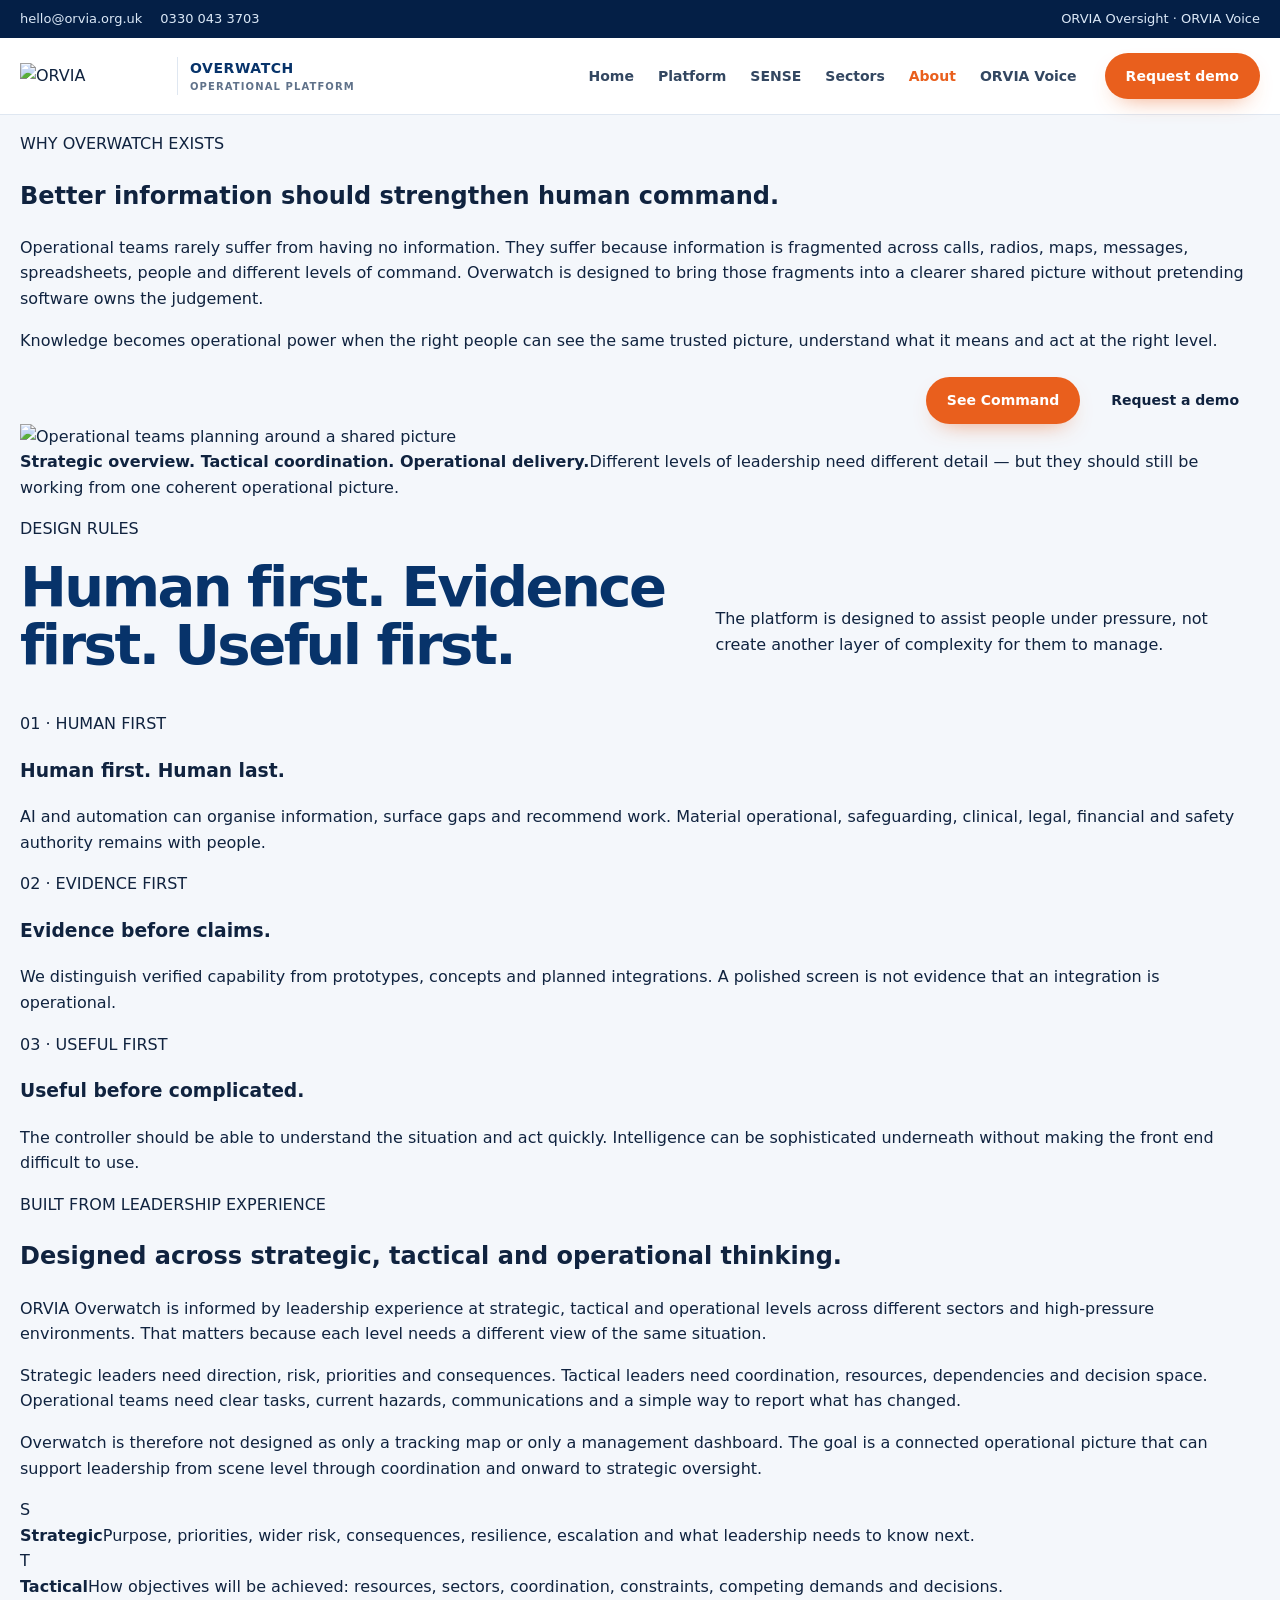
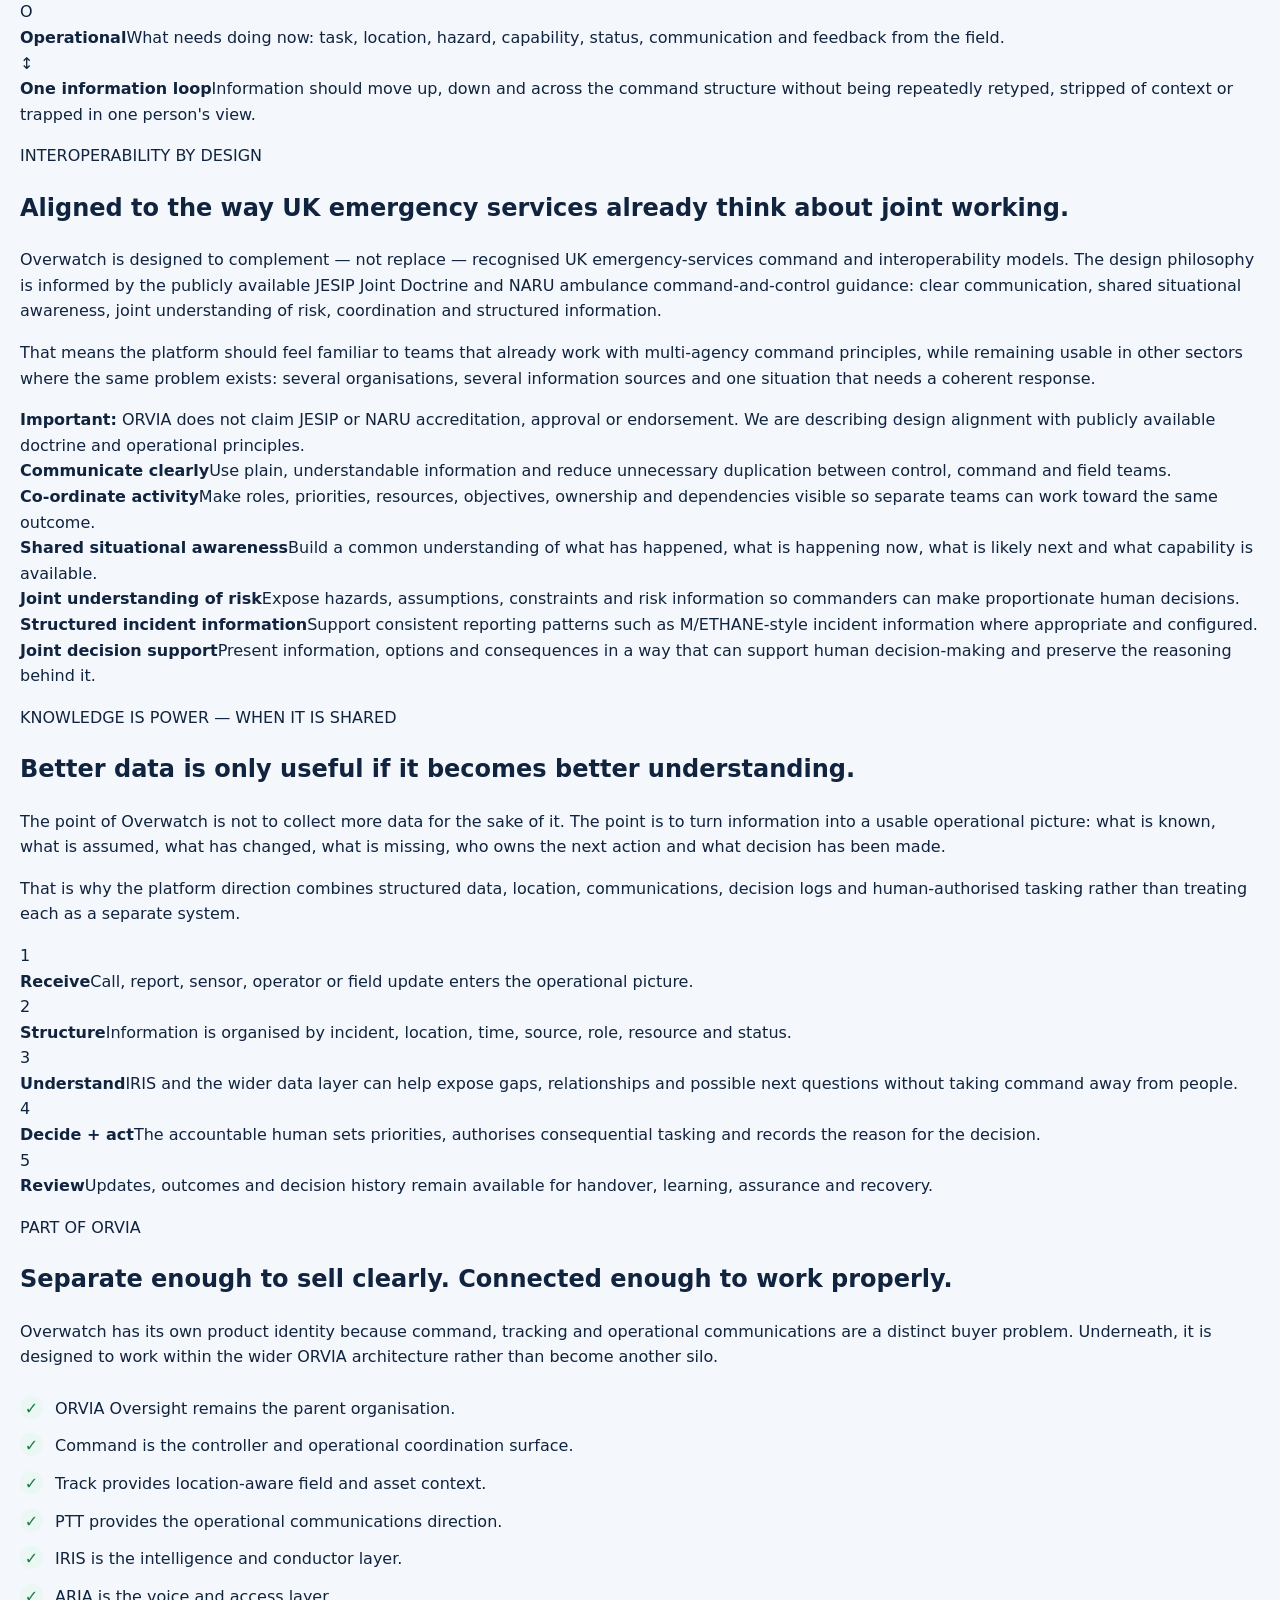
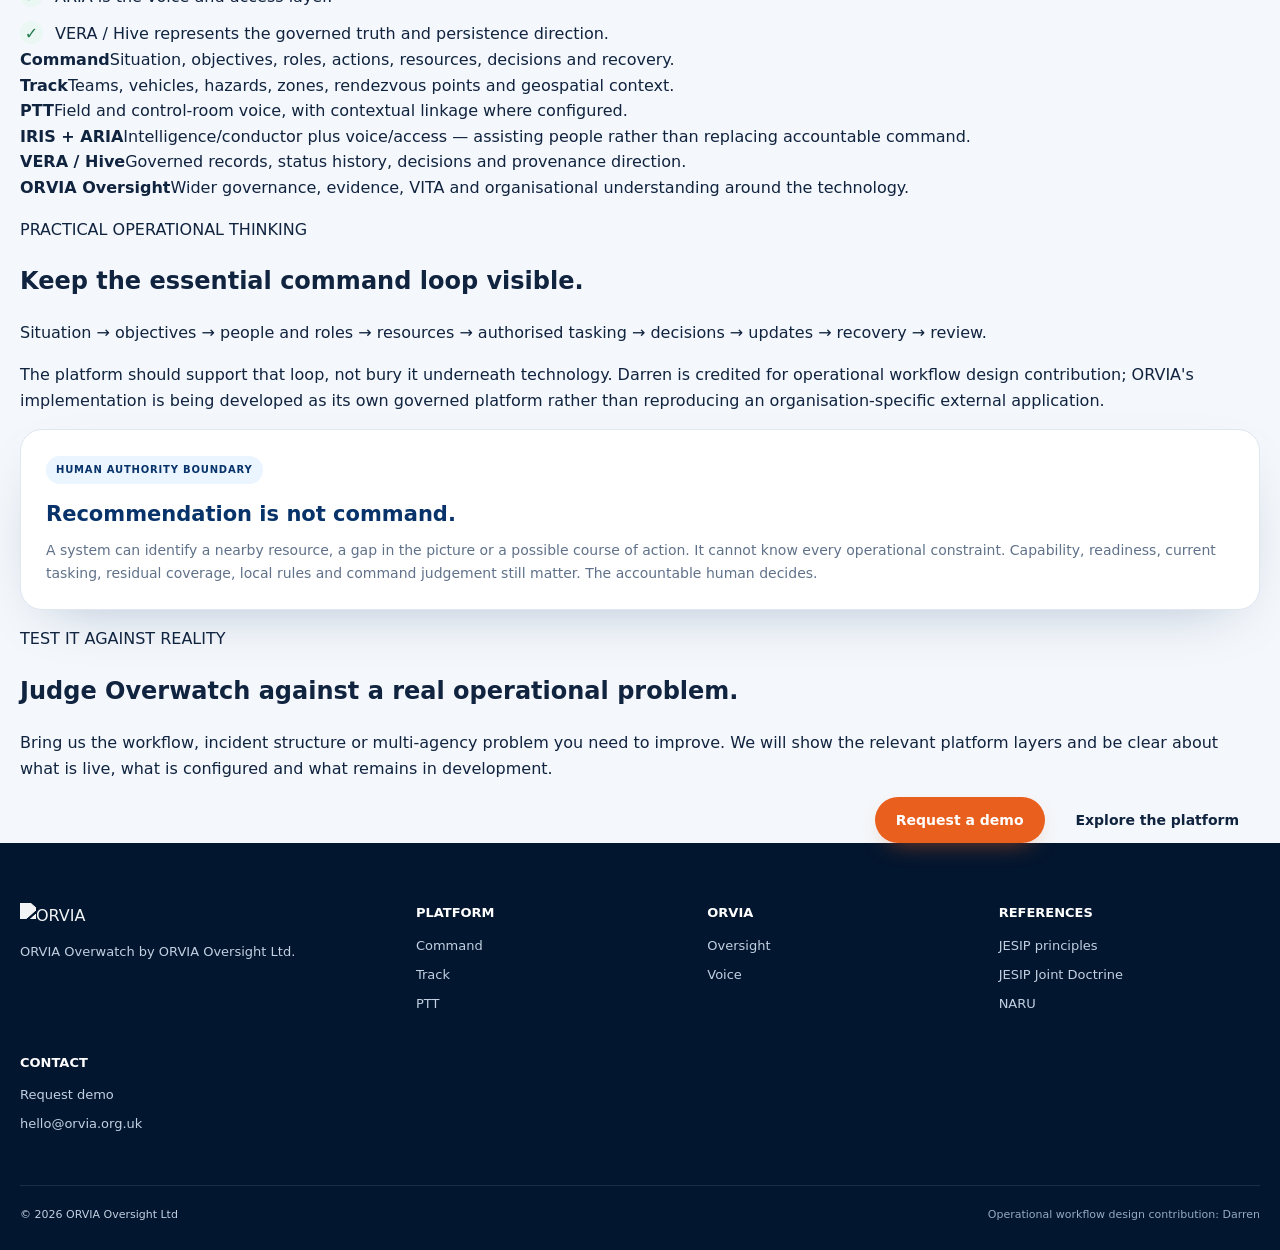
==== commit 3146dfca: "Add SENSE to Overwatch navigation in about.html" ====
--- a/about.html
+++ b/about.html
@@ -1,4 +1,4 @@
-<!doctype html><html lang="en-GB"><head><meta charset="utf-8"><meta name="viewport" content="width=device-width,initial-scale=1"><title>About ORVIA Overwatch | Human-led operational command</title><meta name="description" content="Why ORVIA Overwatch exists: human-led operational command, shared situational awareness and interoperable working informed by strategic, tactical and operational leadership experience."><link rel="stylesheet" href="styles.css"><link rel="stylesheet" href="about-uplift-20260911.css"></head><body class="about-page"><div class="utility"><div class="wrap"><a href="mailto:hello@orvia.org.uk">hello@orvia.org.uk</a><a href="tel:03300433703">0330 043 3703</a><span class="push"><a href="https://orvia.org.uk">ORVIA Oversight</a> · <a href="https://orvia.org.uk/voice">ORVIA Voice</a></span></div></div><header class="site-header"><div class="wrap nav"><a class="brand" href="index.html"><img src="https://orvia.org.uk/assets/orvia-logo.png" alt="ORVIA"><span class="brand-copy"><strong>OVERWATCH</strong><small>OPERATIONAL PLATFORM</small></span></a><button class="menu-toggle" type="button" aria-label="Open navigation">☰</button><nav class="nav-links"><a href="index.html">Home</a><a href="platform.html">Platform</a><a href="sectors.html">Sectors</a><a href="about.html" aria-current="page">About</a><a href="https://orvia.org.uk/voice">ORVIA Voice</a></nav><div class="nav-actions"><a class="btn btn-primary" href="contact.html">Request demo</a></div></div></header><main>
+<!doctype html><html lang="en-GB"><head><meta charset="utf-8"><meta name="viewport" content="width=device-width,initial-scale=1"><title>About ORVIA Overwatch | Human-led operational command</title><meta name="description" content="Why ORVIA Overwatch exists: human-led operational command, shared situational awareness and interoperable working informed by strategic, tactical and operational leadership experience."><link rel="stylesheet" href="styles.css"><link rel="stylesheet" href="about-uplift-20260911.css"></head><body class="about-page"><div class="utility"><div class="wrap"><a href="mailto:hello@orvia.org.uk">hello@orvia.org.uk</a><a href="tel:03300433703">0330 043 3703</a><span class="push"><a href="https://orvia.org.uk">ORVIA Oversight</a> · <a href="https://orvia.org.uk/voice">ORVIA Voice</a></span></div></div><header class="site-header"><div class="wrap nav"><a class="brand" href="index.html"><img src="https://orvia.org.uk/assets/orvia-logo.png" alt="ORVIA"><span class="brand-copy"><strong>OVERWATCH</strong><small>OPERATIONAL PLATFORM</small></span></a><button class="menu-toggle" type="button" aria-label="Open navigation">☰</button><nav class="nav-links"><a href="index.html">Home</a><a href="platform.html">Platform</a><a href="sense.html">SENSE</a><a href="sectors.html">Sectors</a><a href="about.html" aria-current="page">About</a><a href="https://orvia.org.uk/voice">ORVIA Voice</a></nav><div class="nav-actions"><a class="btn btn-primary" href="contact.html">Request demo</a></div></div></header><main>
 <section class="about-hero"><div class="wrap about-hero-grid"><div><p class="about-kicker">WHY OVERWATCH EXISTS</p><h1>Better information should <span>strengthen human command.</span></h1><p class="about-lead">Operational teams rarely suffer from having no information. They suffer because information is fragmented across calls, radios, maps, messages, spreadsheets, people and different levels of command. Overwatch is designed to bring those fragments into a clearer shared picture without pretending software owns the judgement.</p><div class="about-hero-note">Knowledge becomes operational power when the right people can see the same trusted picture, understand what it means and act at the right level.</div><div class="cta-actions" style="margin-top:24px"><a class="btn btn-primary" href="platform.html#command">See Command</a><a class="btn btn-secondary" href="contact.html">Request a demo</a></div></div><div class="about-visual"><img src="https://orvia.org.uk/multi-agency-planning.jpg" alt="Operational teams planning around a shared picture"><div class="about-visual-copy"><b>Strategic overview. Tactical coordination. Operational delivery.</b><span>Different levels of leadership need different detail — but they should still be working from one coherent operational picture.</span></div></div></div></section>
 
 <section class="about-section about-soft"><div class="wrap"><div class="section-header"><div><p class="about-kicker">DESIGN RULES</p><h2>Human first. Evidence first. Useful first.</h2></div><p class="about-lead">The platform is designed to assist people under pressure, not create another layer of complexity for them to manage.</p></div><div class="principle-grid"><article class="principle-card"><span class="n">01 · HUMAN FIRST</span><h3>Human first. Human last.</h3><p>AI and automation can organise information, surface gaps and recommend work. Material operational, safeguarding, clinical, legal, financial and safety authority remains with people.</p></article><article class="principle-card"><span class="n">02 · EVIDENCE FIRST</span><h3>Evidence before claims.</h3><p>We distinguish verified capability from prototypes, concepts and planned integrations. A polished screen is not evidence that an integration is operational.</p></article><article class="principle-card"><span class="n">03 · USEFUL FIRST</span><h3>Useful before complicated.</h3><p>The controller should be able to understand the situation and act quickly. Intelligence can be sophisticated underneath without making the front end difficult to use.</p></article></div></div></section>
